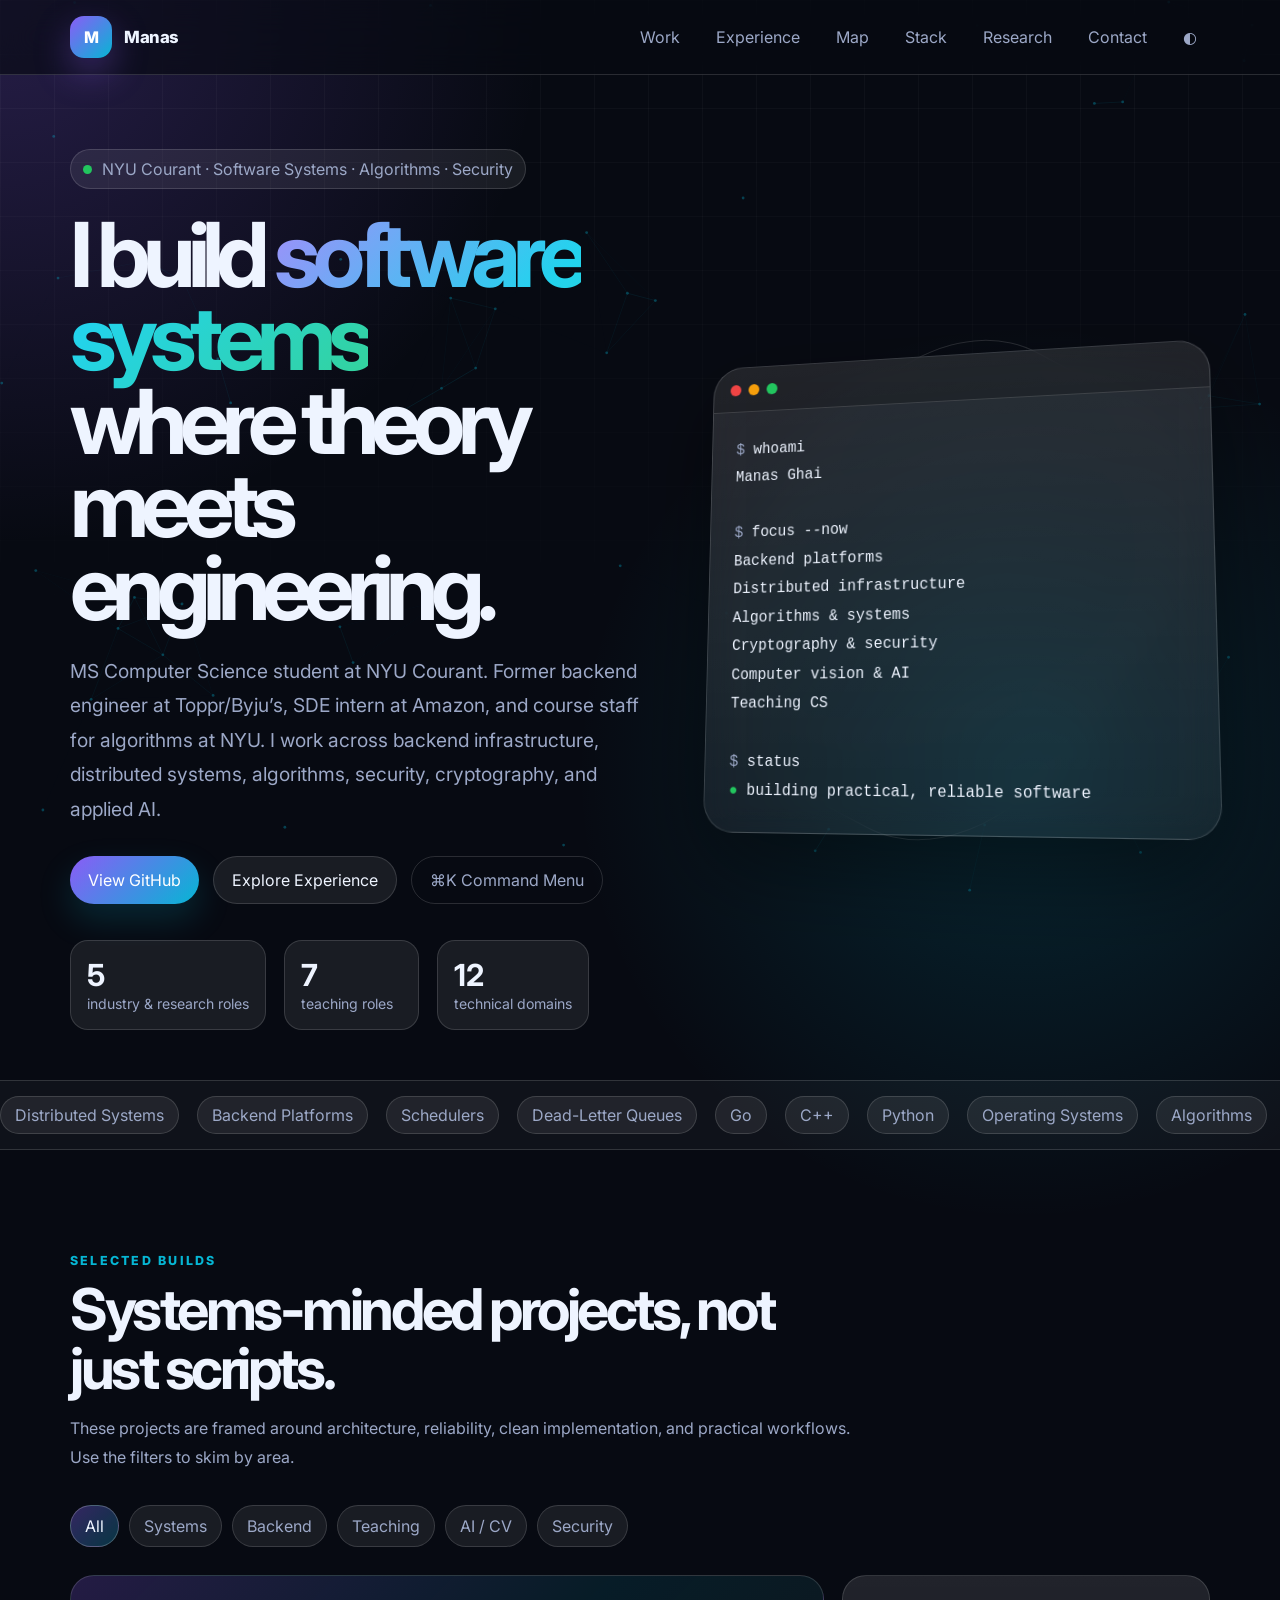
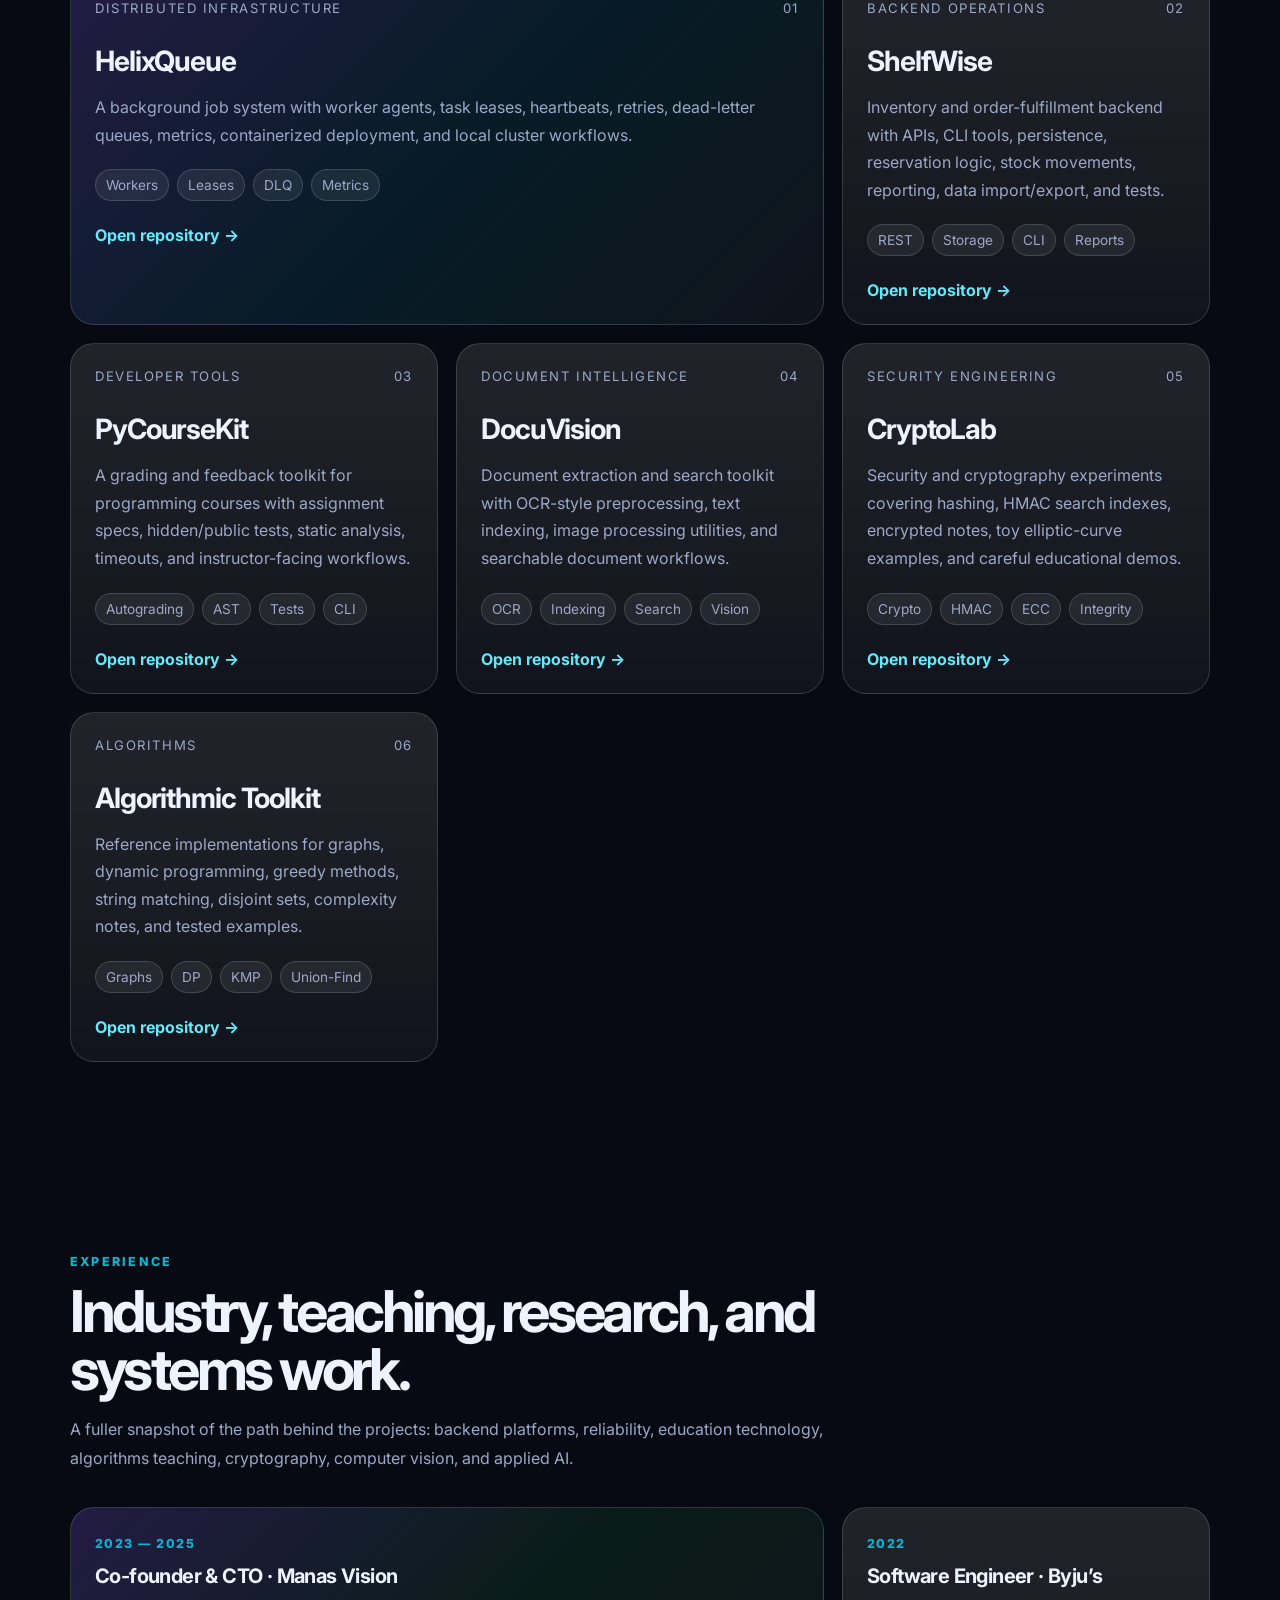
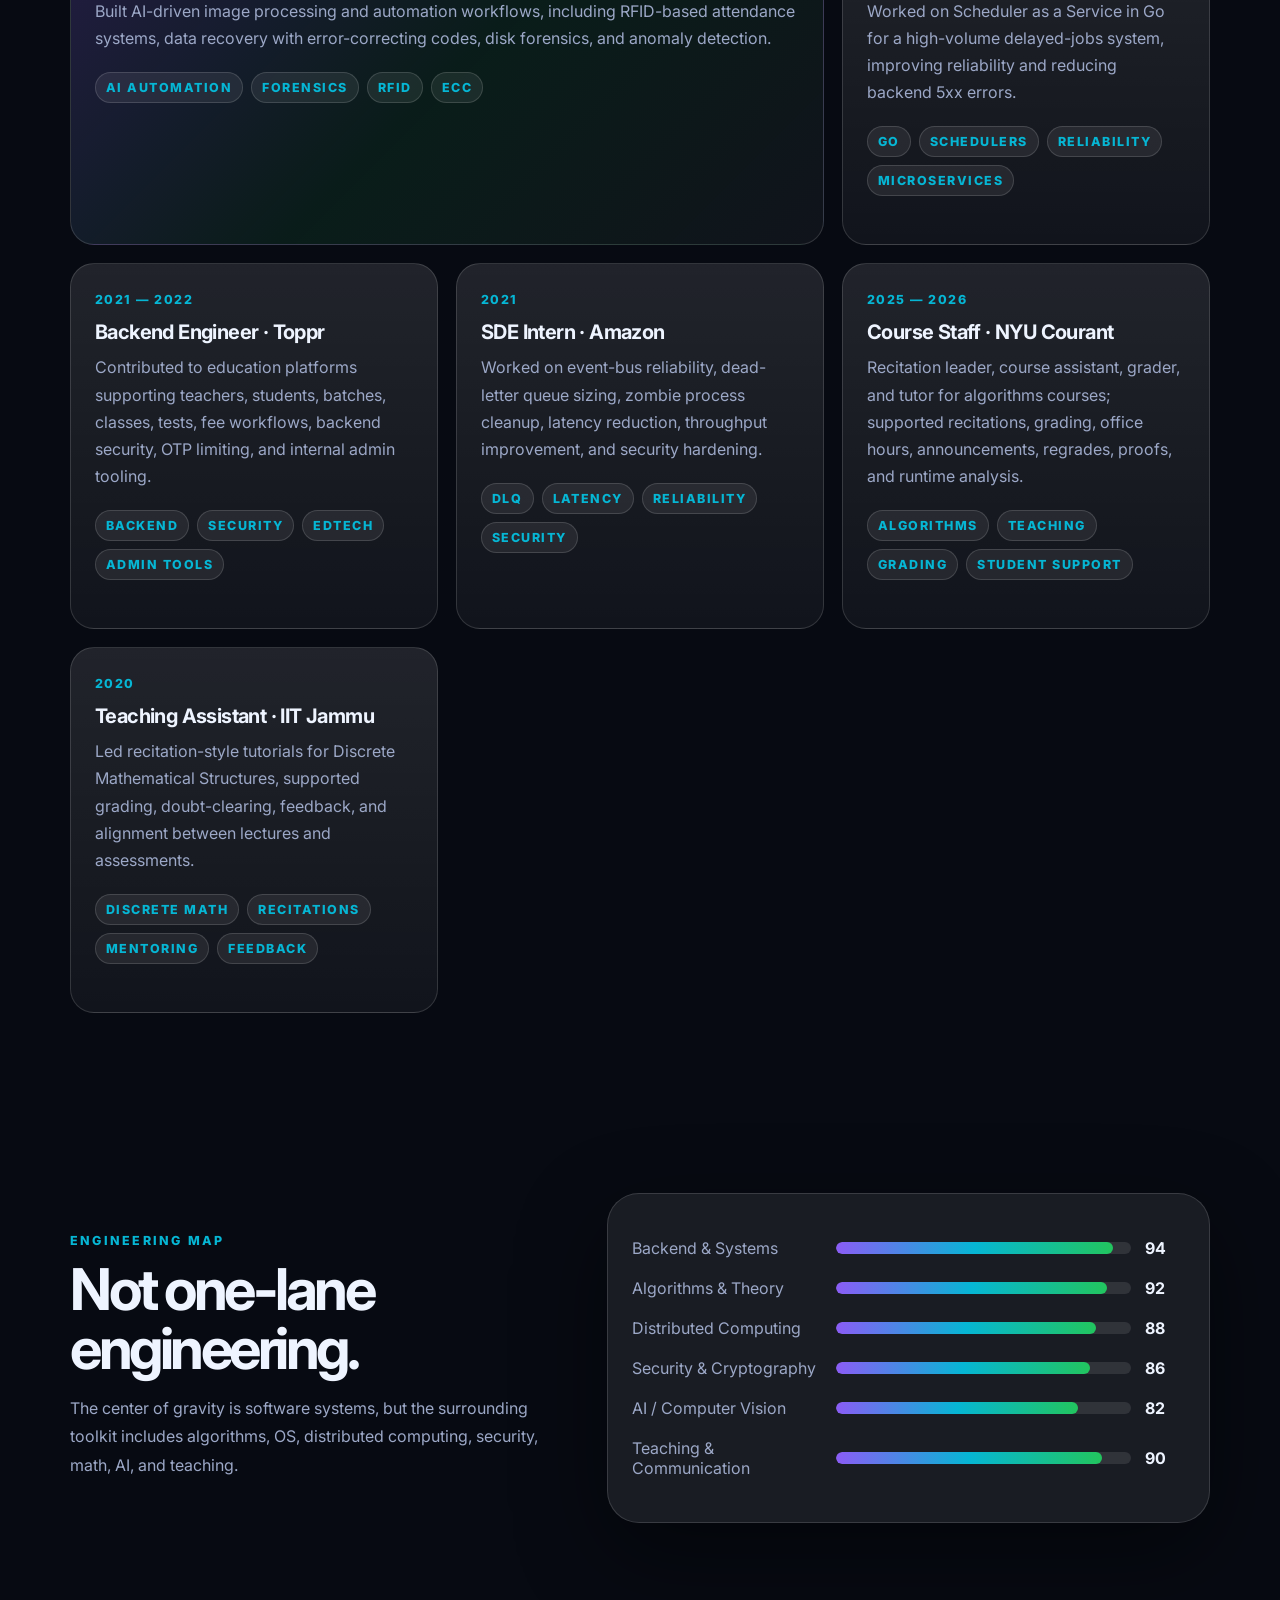
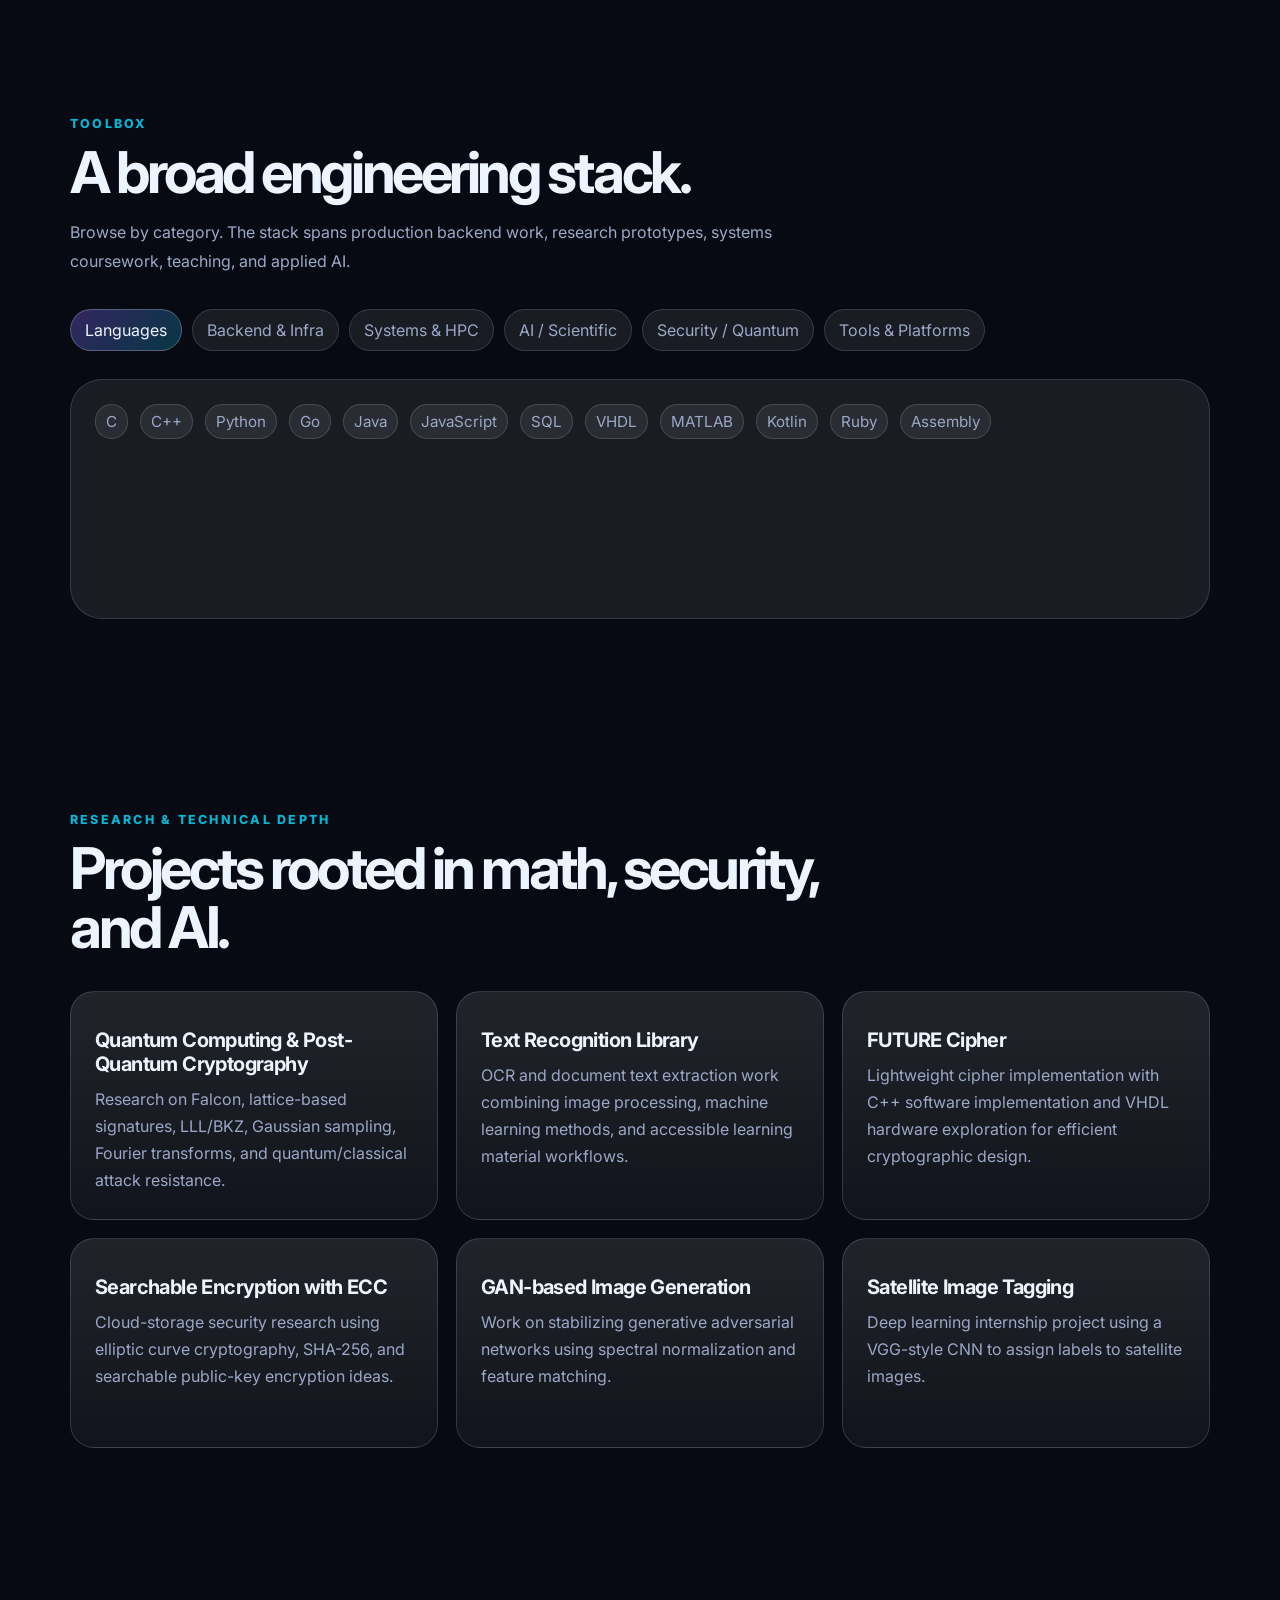
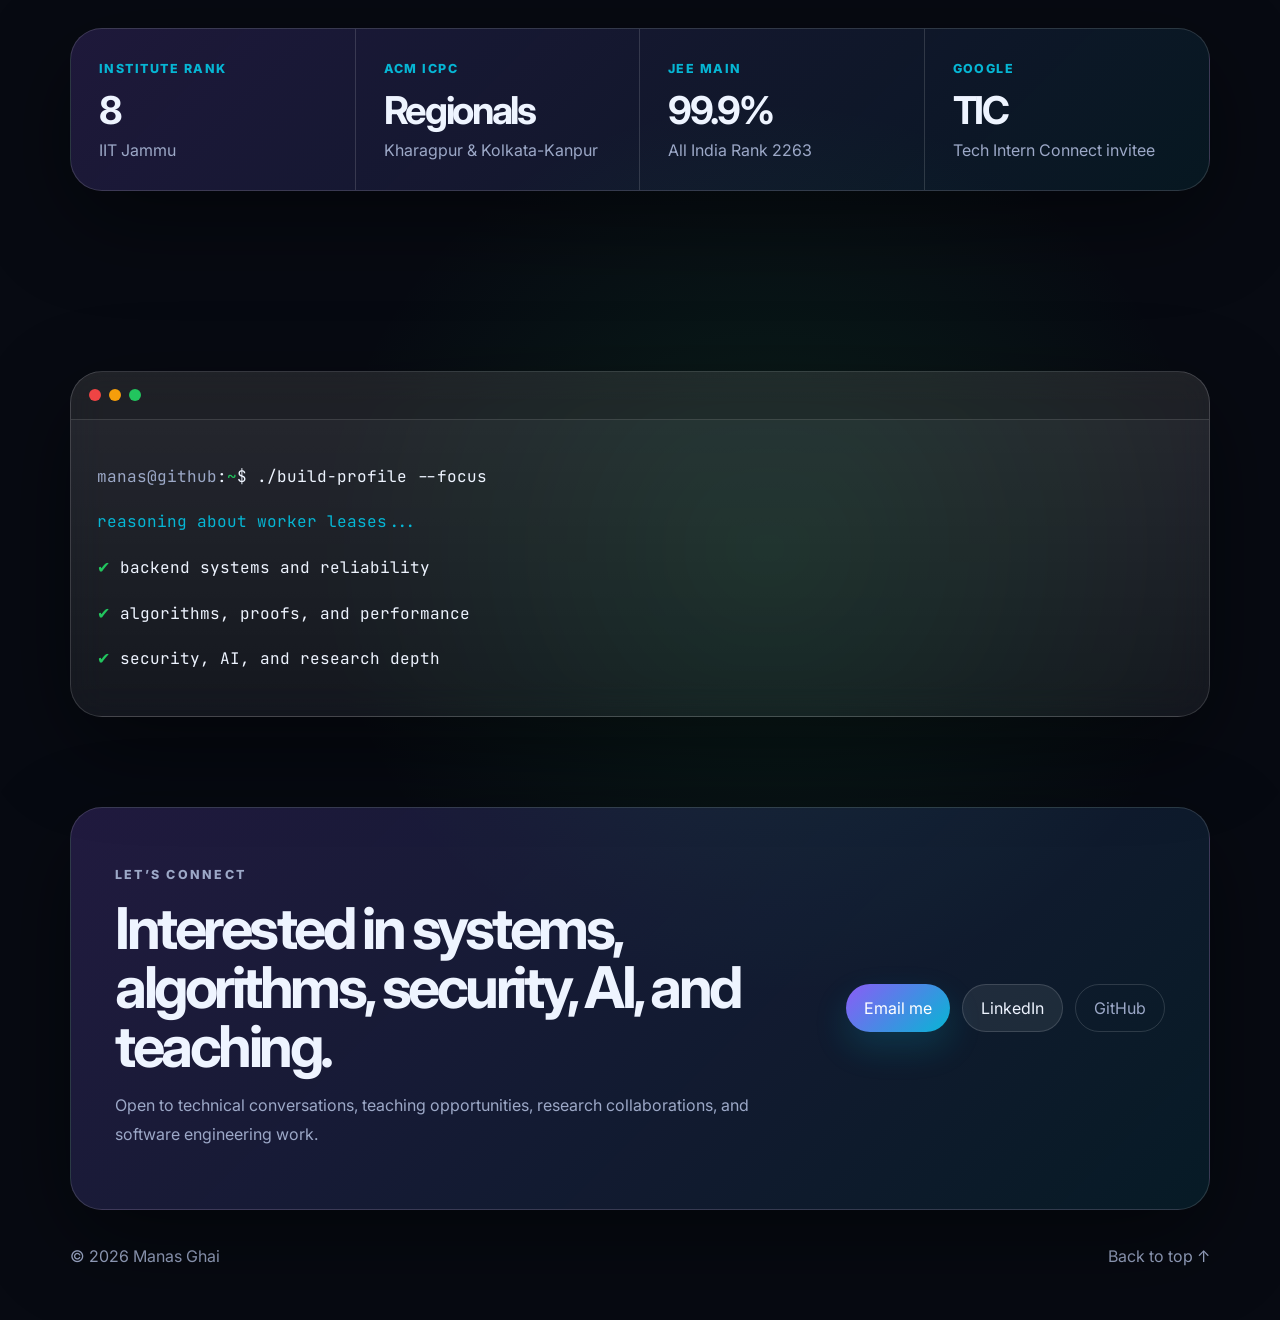
==== index.html @ 710e5765 "Initial commit: add personal website" ====
<!DOCTYPE html>
<html lang="en">
<head>
  <meta charset="UTF-8" />
  <meta name="viewport" content="width=device-width, initial-scale=1.0" />
  <meta name="description" content="Manas Ghai — software engineer and MS CS student at NYU Courant working across backend systems, distributed infrastructure, algorithms, security, cryptography, computer vision, and teaching." />
  <meta name="theme-color" content="#0b1020" />
  <title>Manas | Software Systems</title>
  <link rel="preconnect" href="https://fonts.googleapis.com" />
  <link rel="preconnect" href="https://fonts.gstatic.com" crossorigin />
  <link href="https://fonts.googleapis.com/css2?family=Inter:wght@400;500;600;700;800;900&family=JetBrains+Mono:wght@400;500;600;700&display=swap" rel="stylesheet" />
  <link rel="stylesheet" href="styles.css" />
</head>
<body>
  <canvas id="network-canvas" aria-hidden="true"></canvas>

  <header class="site-header" id="top">
    <nav class="nav shell" aria-label="Primary navigation">
      <a class="brand" href="#top" aria-label="Manas Ghai home">
        <span class="brand-mark">M</span>
        <span class="brand-text">Manas</span>
      </a>
      <button class="nav-toggle" aria-expanded="false" aria-controls="nav-links" aria-label="Toggle menu">
        <span></span><span></span><span></span>
      </button>
      <div class="nav-links" id="nav-links">
        <a href="#work">Work</a>
        <a href="#experience">Experience</a>
        <a href="#systems">Map</a>
        <a href="#stack">Stack</a>
        <a href="#research">Research</a>
        <a href="#contact">Contact</a>
        <button class="theme-toggle" id="theme-toggle" aria-label="Toggle dark and light theme">◐</button>
      </div>
    </nav>
  </header>

  <main>
    <section class="hero shell reveal">
      <div class="hero-copy">
        <div class="eyebrow"><span class="pulse-dot"></span> NYU Courant · Software Systems · Algorithms · Security</div>
        <h1>
          I build <span class="gradient-text">software systems</span><br />
          where theory meets engineering.
        </h1>
        <p class="hero-subtitle">
          MS Computer Science student at NYU Courant. Former backend engineer at Toppr/Byju’s, SDE intern at Amazon, and course staff for algorithms at NYU. I work across backend infrastructure, distributed systems, algorithms, security, cryptography, and applied AI.
        </p>
        <div class="hero-actions">
          <a class="btn primary" href="https://github.com/manas0" target="_blank" rel="noreferrer">View GitHub</a>
          <a class="btn secondary" href="#experience">Explore Experience</a>
          <button class="btn ghost" id="open-command">⌘K Command Menu</button>
        </div>
        <div class="hero-metrics" aria-label="Highlights">
          <div>
            <strong data-count="5">0</strong>
            <span>industry & research roles</span>
          </div>
          <div>
            <strong data-count="7">0</strong>
            <span>teaching roles</span>
          </div>
          <div>
            <strong data-count="12">0</strong>
            <span>technical domains</span>
          </div>
        </div>
      </div>

      <aside class="hero-card" aria-label="Developer profile card">
        <div class="card-orbit orbit-one"></div>
        <div class="card-orbit orbit-two"></div>
        <div class="terminal-card">
          <div class="terminal-top">
            <span></span><span></span><span></span>
          </div>
          <pre><code><span class="muted">$</span> whoami
Manas Ghai

<span class="muted">$</span> focus --now
Backend platforms
Distributed infrastructure
Algorithms & systems
Cryptography & security
Computer vision & AI
Teaching CS

<span class="muted">$</span> status
<span class="ok">●</span> building practical, reliable software</code></pre>
        </div>
      </aside>
    </section>

    <section class="marquee" aria-label="Technical interests">
      <div class="marquee-track">
        <span>Distributed Systems</span><span>Backend Platforms</span><span>Schedulers</span><span>Dead-Letter Queues</span><span>Go</span><span>C++</span><span>Python</span><span>Operating Systems</span><span>Algorithms</span><span>Cryptography</span><span>Post-Quantum Crypto</span><span>Computer Vision</span><span>OpenMP</span><span>MPI</span><span>Docker</span><span>AWS</span><span>Teaching</span>
        <span>Distributed Systems</span><span>Backend Platforms</span><span>Schedulers</span><span>Dead-Letter Queues</span><span>Go</span><span>C++</span><span>Python</span><span>Operating Systems</span><span>Algorithms</span><span>Cryptography</span><span>Post-Quantum Crypto</span><span>Computer Vision</span><span>OpenMP</span><span>MPI</span><span>Docker</span><span>AWS</span><span>Teaching</span>
      </div>
    </section>

    <section class="section shell reveal" id="work">
      <div class="section-heading">
        <p class="section-kicker">Selected builds</p>
        <h2>Systems-minded projects, not just scripts.</h2>
        <p>These projects are framed around architecture, reliability, clean implementation, and practical workflows. Use the filters to skim by area.</p>
      </div>

      <div class="filter-row" aria-label="Project filters">
        <button class="chip active" data-filter="all">All</button>
        <button class="chip" data-filter="systems">Systems</button>
        <button class="chip" data-filter="backend">Backend</button>
        <button class="chip" data-filter="teaching">Teaching</button>
        <button class="chip" data-filter="ai">AI / CV</button>
        <button class="chip" data-filter="security">Security</button>
      </div>

      <div class="project-grid">
        <article class="project-card featured" data-category="systems backend">
          <div class="project-topline"><span>Distributed Infrastructure</span><span>01</span></div>
          <h3>HelixQueue</h3>
          <p>A background job system with worker agents, task leases, heartbeats, retries, dead-letter queues, metrics, containerized deployment, and local cluster workflows.</p>
          <div class="tag-row"><span>Workers</span><span>Leases</span><span>DLQ</span><span>Metrics</span></div>
          <a href="https://github.com/manas0/helixqueue" target="_blank" rel="noreferrer">Open repository →</a>
        </article>

        <article class="project-card" data-category="backend systems">
          <div class="project-topline"><span>Backend Operations</span><span>02</span></div>
          <h3>ShelfWise</h3>
          <p>Inventory and order-fulfillment backend with APIs, CLI tools, persistence, reservation logic, stock movements, reporting, data import/export, and tests.</p>
          <div class="tag-row"><span>REST</span><span>Storage</span><span>CLI</span><span>Reports</span></div>
          <a href="https://github.com/manas0/shelfwise" target="_blank" rel="noreferrer">Open repository →</a>
        </article>

        <article class="project-card" data-category="teaching backend">
          <div class="project-topline"><span>Developer Tools</span><span>03</span></div>
          <h3>PyCourseKit</h3>
          <p>A grading and feedback toolkit for programming courses with assignment specs, hidden/public tests, static analysis, timeouts, and instructor-facing workflows.</p>
          <div class="tag-row"><span>Autograding</span><span>AST</span><span>Tests</span><span>CLI</span></div>
          <a href="https://github.com/manas0/pycoursekit" target="_blank" rel="noreferrer">Open repository →</a>
        </article>

        <article class="project-card" data-category="ai backend">
          <div class="project-topline"><span>Document Intelligence</span><span>04</span></div>
          <h3>DocuVision</h3>
          <p>Document extraction and search toolkit with OCR-style preprocessing, text indexing, image processing utilities, and searchable document workflows.</p>
          <div class="tag-row"><span>OCR</span><span>Indexing</span><span>Search</span><span>Vision</span></div>
          <a href="https://github.com/manas0/docuvision" target="_blank" rel="noreferrer">Open repository →</a>
        </article>

        <article class="project-card" data-category="security algorithms">
          <div class="project-topline"><span>Security Engineering</span><span>05</span></div>
          <h3>CryptoLab</h3>
          <p>Security and cryptography experiments covering hashing, HMAC search indexes, encrypted notes, toy elliptic-curve examples, and careful educational demos.</p>
          <div class="tag-row"><span>Crypto</span><span>HMAC</span><span>ECC</span><span>Integrity</span></div>
          <a href="https://github.com/manas0/cryptolab-py" target="_blank" rel="noreferrer">Open repository →</a>
        </article>

        <article class="project-card" data-category="algorithms teaching">
          <div class="project-topline"><span>Algorithms</span><span>06</span></div>
          <h3>Algorithmic Toolkit</h3>
          <p>Reference implementations for graphs, dynamic programming, greedy methods, string matching, disjoint sets, complexity notes, and tested examples.</p>
          <div class="tag-row"><span>Graphs</span><span>DP</span><span>KMP</span><span>Union-Find</span></div>
          <a href="https://github.com/manas0/algorithms-in-python" target="_blank" rel="noreferrer">Open repository →</a>
        </article>
      </div>
    </section>

    <section class="section shell reveal" id="experience">
      <div class="section-heading">
        <p class="section-kicker">Experience</p>
        <h2>Industry, teaching, research, and systems work.</h2>
        <p>A fuller snapshot of the path behind the projects: backend platforms, reliability, education technology, algorithms teaching, cryptography, computer vision, and applied AI.</p>
      </div>

      <div class="experience-board">
        <article class="experience-card highlight">
          <span>2023 — 2025</span>
          <h3>Co-founder & CTO · Manas Vision</h3>
          <p>Built AI-driven image processing and automation workflows, including RFID-based attendance systems, data recovery with error-correcting codes, disk forensics, and anomaly detection.</p>
          <div class="tag-row"><span>AI Automation</span><span>Forensics</span><span>RFID</span><span>ECC</span></div>
        </article>
        <article class="experience-card">
          <span>2022</span>
          <h3>Software Engineer · Byju’s</h3>
          <p>Worked on Scheduler as a Service in Go for a high-volume delayed-jobs system, improving reliability and reducing backend 5xx errors.</p>
          <div class="tag-row"><span>Go</span><span>Schedulers</span><span>Reliability</span><span>Microservices</span></div>
        </article>
        <article class="experience-card">
          <span>2021 — 2022</span>
          <h3>Backend Engineer · Toppr</h3>
          <p>Contributed to education platforms supporting teachers, students, batches, classes, tests, fee workflows, backend security, OTP limiting, and internal admin tooling.</p>
          <div class="tag-row"><span>Backend</span><span>Security</span><span>EdTech</span><span>Admin Tools</span></div>
        </article>
        <article class="experience-card">
          <span>2021</span>
          <h3>SDE Intern · Amazon</h3>
          <p>Worked on event-bus reliability, dead-letter queue sizing, zombie process cleanup, latency reduction, throughput improvement, and security hardening.</p>
          <div class="tag-row"><span>DLQ</span><span>Latency</span><span>Reliability</span><span>Security</span></div>
        </article>
        <article class="experience-card">
          <span>2025 — 2026</span>
          <h3>Course Staff · NYU Courant</h3>
          <p>Recitation leader, course assistant, grader, and tutor for algorithms courses; supported recitations, grading, office hours, announcements, regrades, proofs, and runtime analysis.</p>
          <div class="tag-row"><span>Algorithms</span><span>Teaching</span><span>Grading</span><span>Student Support</span></div>
        </article>
        <article class="experience-card">
          <span>2020</span>
          <h3>Teaching Assistant · IIT Jammu</h3>
          <p>Led recitation-style tutorials for Discrete Mathematical Structures, supported grading, doubt-clearing, feedback, and alignment between lectures and assessments.</p>
          <div class="tag-row"><span>Discrete Math</span><span>Recitations</span><span>Mentoring</span><span>Feedback</span></div>
        </article>
      </div>
    </section>

    <section class="section shell split reveal" id="systems">
      <div class="section-heading compact">
        <p class="section-kicker">Engineering map</p>
        <h2>Not one-lane engineering.</h2>
        <p>The center of gravity is software systems, but the surrounding toolkit includes algorithms, OS, distributed computing, security, math, AI, and teaching.</p>
      </div>
      <div class="skill-panel">
        <div class="bar-item"><span>Backend & Systems</span><div class="bar"><i style="--w: 94%"></i></div><b>94</b></div>
        <div class="bar-item"><span>Algorithms & Theory</span><div class="bar"><i style="--w: 92%"></i></div><b>92</b></div>
        <div class="bar-item"><span>Distributed Computing</span><div class="bar"><i style="--w: 88%"></i></div><b>88</b></div>
        <div class="bar-item"><span>Security & Cryptography</span><div class="bar"><i style="--w: 86%"></i></div><b>86</b></div>
        <div class="bar-item"><span>AI / Computer Vision</span><div class="bar"><i style="--w: 82%"></i></div><b>82</b></div>
        <div class="bar-item"><span>Teaching & Communication</span><div class="bar"><i style="--w: 90%"></i></div><b>90</b></div>
      </div>
    </section>

    <section class="section shell reveal" id="stack">
      <div class="section-heading">
        <p class="section-kicker">Toolbox</p>
        <h2>A broad engineering stack.</h2>
        <p>Browse by category. The stack spans production backend work, research prototypes, systems coursework, teaching, and applied AI.</p>
      </div>
      <div class="stack-tabs" role="tablist" aria-label="Technology categories">
        <button class="stack-tab active" data-stack="languages">Languages</button>
        <button class="stack-tab" data-stack="backend">Backend & Infra</button>
        <button class="stack-tab" data-stack="systems">Systems & HPC</button>
        <button class="stack-tab" data-stack="ai">AI / Scientific</button>
        <button class="stack-tab" data-stack="security">Security / Quantum</button>
        <button class="stack-tab" data-stack="tools">Tools & Platforms</button>
      </div>
      <div class="stack-cloud" id="stack-cloud" aria-live="polite"></div>
    </section>

    <section class="section shell reveal" id="research">
      <div class="section-heading">
        <p class="section-kicker">Research & technical depth</p>
        <h2>Projects rooted in math, security, and AI.</h2>
      </div>
      <div class="research-grid">
        <article class="research-card">
          <h3>Quantum Computing & Post-Quantum Cryptography</h3>
          <p>Research on Falcon, lattice-based signatures, LLL/BKZ, Gaussian sampling, Fourier transforms, and quantum/classical attack resistance.</p>
        </article>
        <article class="research-card">
          <h3>Text Recognition Library</h3>
          <p>OCR and document text extraction work combining image processing, machine learning methods, and accessible learning material workflows.</p>
        </article>
        <article class="research-card">
          <h3>FUTURE Cipher</h3>
          <p>Lightweight cipher implementation with C++ software implementation and VHDL hardware exploration for efficient cryptographic design.</p>
        </article>
        <article class="research-card">
          <h3>Searchable Encryption with ECC</h3>
          <p>Cloud-storage security research using elliptic curve cryptography, SHA-256, and searchable public-key encryption ideas.</p>
        </article>
        <article class="research-card">
          <h3>GAN-based Image Generation</h3>
          <p>Work on stabilizing generative adversarial networks using spectral normalization and feature matching.</p>
        </article>
        <article class="research-card">
          <h3>Satellite Image Tagging</h3>
          <p>Deep learning internship project using a VGG-style CNN to assign labels to satellite images.</p>
        </article>
      </div>
    </section>

    <section class="section shell reveal" id="achievements">
      <div class="achievement-strip">
        <div>
          <span>Institute Rank</span>
          <strong>8</strong>
          <p>IIT Jammu</p>
        </div>
        <div>
          <span>ACM ICPC</span>
          <strong>Regionals</strong>
          <p>Kharagpur & Kolkata-Kanpur</p>
        </div>
        <div>
          <span>JEE Main</span>
          <strong>99.9%</strong>
          <p>All India Rank 2263</p>
        </div>
        <div>
          <span>Google</span>
          <strong>TIC</strong>
          <p>Tech Intern Connect invitee</p>
        </div>
      </div>
    </section>

    <section class="section shell reveal">
      <div class="terminal-wide">
        <div class="terminal-top"><span></span><span></span><span></span></div>
        <div class="terminal-body">
          <p><span class="muted">manas@github</span>:<span class="accent">~</span>$ ./build-profile --focus</p>
          <p class="type-line" id="type-line"></p>
          <p><span class="ok">✔</span> backend systems and reliability</p>
          <p><span class="ok">✔</span> algorithms, proofs, and performance</p>
          <p><span class="ok">✔</span> security, AI, and research depth</p>
        </div>
      </div>
    </section>

    <section class="section shell contact-card reveal" id="contact">
      <div>
        <p class="section-kicker">Let’s connect</p>
        <h2>Interested in systems, algorithms, security, AI, and teaching.</h2>
        <p>Open to technical conversations, teaching opportunities, research collaborations, and software engineering work.</p>
      </div>
      <div class="contact-actions">
        <a class="btn primary" href="mailto:mg8527@nyu.edu">Email me</a>
        <a class="btn secondary" href="https://linkedin.com/in/manas-ghai-1a9327188" target="_blank" rel="noreferrer">LinkedIn</a>
        <a class="btn ghost" href="https://github.com/manas0" target="_blank" rel="noreferrer">GitHub</a>
      </div>
    </section>
  </main>

  <footer class="footer shell">
    <span>© <span id="year"></span> Manas Ghai</span>
    <a href="#top">Back to top ↑</a>
  </footer>

  <div class="command-modal" id="command-modal" role="dialog" aria-modal="true" aria-labelledby="command-title" hidden>
    <div class="command-box">
      <div class="command-header">
        <h2 id="command-title">Command Menu</h2>
        <button id="close-command" aria-label="Close command menu">×</button>
      </div>
      <input id="command-input" type="text" placeholder="Type: github, experience, research, stack, email, linkedin..." autocomplete="off" />
      <div class="command-list" id="command-list"></div>
    </div>
  </div>

  <script src="script.js"></script>
</body>
</html>
---- styles.css ----
:root {
  --bg: #070a12;
  --bg-soft: #0b1020;
  --panel: rgba(255, 255, 255, 0.075);
  --panel-strong: rgba(255, 255, 255, 0.12);
  --text: #eef4ff;
  --muted: #9ca8c7;
  --line: rgba(255, 255, 255, 0.14);
  --primary: #8b5cf6;
  --secondary: #06b6d4;
  --accent: #22c55e;
  --warning: #f59e0b;
  --shadow: 0 30px 90px rgba(0, 0, 0, 0.45);
  --radius-xl: 32px;
  --radius-lg: 24px;
  --radius-md: 18px;
}

[data-theme="light"] {
  --bg: #f7f8ff;
  --bg-soft: #ffffff;
  --panel: rgba(10, 20, 40, 0.06);
  --panel-strong: rgba(10, 20, 40, 0.1);
  --text: #0b1020;
  --muted: #58627a;
  --line: rgba(10, 20, 40, 0.14);
  --shadow: 0 30px 80px rgba(67, 56, 202, 0.16);
}

* { box-sizing: border-box; }
html { scroll-behavior: smooth; }
body {
  margin: 0;
  font-family: Inter, system-ui, -apple-system, BlinkMacSystemFont, "Segoe UI", sans-serif;
  background:
    radial-gradient(circle at top left, rgba(139, 92, 246, 0.24), transparent 34rem),
    radial-gradient(circle at 80% 10%, rgba(6, 182, 212, 0.16), transparent 28rem),
    radial-gradient(circle at 60% 90%, rgba(34, 197, 94, 0.12), transparent 28rem),
    var(--bg);
  color: var(--text);
  min-height: 100vh;
  overflow-x: hidden;
}

a { color: inherit; text-decoration: none; }
button, input { font: inherit; }

#network-canvas {
  position: fixed;
  inset: 0;
  width: 100%;
  height: 100%;
  pointer-events: none;
  opacity: 0.5;
  z-index: -2;
}

body::before {
  content: "";
  position: fixed;
  inset: 0;
  background-image: linear-gradient(rgba(255,255,255,.035) 1px, transparent 1px), linear-gradient(90deg, rgba(255,255,255,.035) 1px, transparent 1px);
  background-size: 54px 54px;
  mask-image: linear-gradient(to bottom, black, transparent 75%);
  z-index: -1;
}

.shell { width: min(1140px, calc(100% - 40px)); margin-inline: auto; }
.site-header {
  position: sticky;
  top: 0;
  z-index: 20;
  backdrop-filter: blur(18px);
  border-bottom: 1px solid var(--line);
  background: rgba(7, 10, 18, 0.64);
}
[data-theme="light"] .site-header { background: rgba(247, 248, 255, 0.72); }
.nav { display: flex; align-items: center; justify-content: space-between; height: 74px; }
.brand { display: inline-flex; align-items: center; gap: 12px; font-weight: 800; letter-spacing: -0.03em; }
.brand-mark {
  width: 42px; height: 42px; border-radius: 14px;
  display: grid; place-items: center;
  background: linear-gradient(135deg, var(--primary), var(--secondary));
  box-shadow: 0 14px 35px rgba(139, 92, 246, 0.35);
  color: white;
}
.brand-text { font-size: 1.05rem; }
.nav-links { display: flex; align-items: center; gap: 10px; }
.nav-links a, .theme-toggle {
  border: 1px solid transparent;
  background: transparent;
  color: var(--muted);
  padding: 10px 12px;
  border-radius: 999px;
  cursor: pointer;
  transition: 0.2s ease;
}
.nav-links a:hover, .theme-toggle:hover { color: var(--text); border-color: var(--line); background: var(--panel); }
.nav-toggle { display: none; background: none; border: 0; gap: 5px; flex-direction: column; }
.nav-toggle span { width: 25px; height: 2px; background: var(--text); display: block; }

.hero { min-height: calc(100vh - 74px); display: grid; grid-template-columns: 1.05fr 0.95fr; align-items: center; gap: 54px; padding: 74px 0 50px; }
.eyebrow { display: inline-flex; align-items: center; gap: 10px; color: var(--muted); border: 1px solid var(--line); background: var(--panel); padding: 9px 12px; border-radius: 999px; margin-bottom: 24px; }
.pulse-dot { width: 9px; height: 9px; border-radius: 50%; background: var(--accent); box-shadow: 0 0 0 0 rgba(34, 197, 94, 0.8); animation: pulse 1.8s infinite; }
@keyframes pulse { 70% { box-shadow: 0 0 0 12px rgba(34, 197, 94, 0); } 100% { box-shadow: 0 0 0 0 rgba(34, 197, 94, 0); } }
h1 { font-size: clamp(3rem, 7vw, 6.9rem); line-height: 0.93; letter-spacing: -0.085em; margin: 0 0 24px; }
.gradient-text { background: linear-gradient(135deg, #a78bfa, #22d3ee, #34d399); -webkit-background-clip: text; background-clip: text; color: transparent; }
.hero-subtitle { font-size: clamp(1.05rem, 1.5vw, 1.25rem); color: var(--muted); line-height: 1.8; max-width: 680px; }
.hero-actions { display: flex; flex-wrap: wrap; gap: 14px; margin-top: 30px; }
.btn {
  display: inline-flex; align-items: center; justify-content: center;
  min-height: 48px; padding: 0 18px; border-radius: 999px;
  border: 1px solid var(--line); cursor: pointer; transition: 0.2s ease;
  background: transparent; color: var(--text);
}
.btn.primary { border: 0; background: linear-gradient(135deg, var(--primary), var(--secondary)); color: white; box-shadow: 0 15px 34px rgba(6, 182, 212, 0.18); }
.btn.secondary { background: var(--panel); }
.btn.ghost { color: var(--muted); }
.btn:hover { transform: translateY(-2px); filter: brightness(1.08); }
.hero-metrics { display: flex; gap: 18px; margin-top: 36px; flex-wrap: wrap; }
.hero-metrics div { min-width: 135px; border: 1px solid var(--line); background: var(--panel); border-radius: 18px; padding: 16px; }
.hero-metrics strong { display: block; font-size: 1.9rem; }
.hero-metrics span { color: var(--muted); font-size: 0.88rem; }

.hero-card { position: relative; min-height: 520px; display: grid; place-items: center; perspective: 1200px; }
.card-orbit { position: absolute; border: 1px solid var(--line); border-radius: 40%; animation: orbit 12s linear infinite; }
.orbit-one { width: 430px; height: 250px; transform: rotate(-18deg); }
.orbit-two { width: 360px; height: 500px; transform: rotate(28deg); animation-duration: 18s; }
@keyframes orbit { to { rotate: 360deg; } }
.terminal-card, .terminal-wide {
  width: min(100%, 530px); border-radius: var(--radius-xl); border: 1px solid var(--line);
  background: linear-gradient(180deg, rgba(255,255,255,.13), rgba(255,255,255,.055));
  box-shadow: var(--shadow); backdrop-filter: blur(18px); overflow: hidden;
}
.terminal-card { transform: rotateX(7deg) rotateY(-11deg); transition: 0.3s ease; }
.hero-card:hover .terminal-card { transform: rotateX(0deg) rotateY(0deg) translateY(-8px); }
.terminal-top { height: 48px; display: flex; align-items: center; gap: 8px; padding: 0 18px; border-bottom: 1px solid var(--line); background: rgba(0, 0, 0, 0.18); }
.terminal-top span { width: 12px; height: 12px; border-radius: 50%; background: #ef4444; }
.terminal-top span:nth-child(2) { background: #f59e0b; }
.terminal-top span:nth-child(3) { background: #22c55e; }
.terminal-card pre { margin: 0; padding: 26px; font-family: "JetBrains Mono", monospace; font-size: 0.98rem; line-height: 1.75; color: var(--text); white-space: pre-wrap; }
.muted { color: var(--muted); }
.ok, .accent { color: var(--accent); }

.marquee { border-block: 1px solid var(--line); overflow: hidden; background: rgba(255,255,255,.035); }
.marquee-track { display: flex; gap: 18px; width: max-content; padding: 15px 0; animation: marquee 30s linear infinite; }
.marquee-track span { border: 1px solid var(--line); padding: 8px 14px; border-radius: 999px; color: var(--muted); background: var(--panel); }
@keyframes marquee { to { transform: translateX(-50%); } }

.section { padding: 90px 0; }
.section-heading { max-width: 790px; margin-bottom: 34px; }
.section-heading.compact { margin-bottom: 0; }
.section-kicker { text-transform: uppercase; letter-spacing: .18em; font-size: .78rem; color: var(--secondary); font-weight: 800; }
h2 { font-size: clamp(2rem, 4.5vw, 4rem); line-height: 1.02; letter-spacing: -0.06em; margin: 0 0 16px; }
.section-heading p:not(.section-kicker), .contact-card p { color: var(--muted); line-height: 1.8; }
.filter-row, .stack-tabs { display: flex; flex-wrap: wrap; gap: 10px; margin-bottom: 28px; }
.chip, .stack-tab {
  border: 1px solid var(--line); background: var(--panel); color: var(--muted); border-radius: 999px; padding: 10px 14px; cursor: pointer; transition: .2s ease;
}
.chip.active, .chip:hover, .stack-tab.active, .stack-tab:hover { background: linear-gradient(135deg, rgba(139,92,246,.35), rgba(6,182,212,.26)); color: var(--text); border-color: rgba(255,255,255,.24); }
.project-grid { display: grid; grid-template-columns: repeat(3, 1fr); gap: 18px; }
.project-card {
  position: relative; padding: 24px; border-radius: var(--radius-lg); border: 1px solid var(--line);
  background: linear-gradient(180deg, rgba(255,255,255,.105), rgba(255,255,255,.045));
  min-height: 310px; overflow: hidden; transition: transform .2s ease, border-color .2s ease, opacity .2s ease;
}
.project-card::before { content: ""; position: absolute; inset: -80px -80px auto auto; width: 180px; height: 180px; border-radius: 50%; background: radial-gradient(circle, rgba(139,92,246,.35), transparent 65%); opacity: 0; transition: .2s ease; }
.project-card:hover { transform: translateY(-8px); border-color: rgba(139,92,246,.65); }
.project-card:hover::before { opacity: 1; }
.project-card.featured { grid-column: span 2; background: linear-gradient(135deg, rgba(139,92,246,.22), rgba(6,182,212,.11), rgba(255,255,255,.04)); }
.project-topline { display: flex; justify-content: space-between; color: var(--muted); font-size: .82rem; text-transform: uppercase; letter-spacing: .12em; }
.project-card h3 { font-size: 1.75rem; margin: 28px 0 12px; letter-spacing: -0.04em; }
.project-card p { color: var(--muted); line-height: 1.72; }
.tag-row { display: flex; flex-wrap: wrap; gap: 8px; margin: 20px 0 24px; }
.tag-row span, .tech-pill { border: 1px solid var(--line); background: var(--panel); border-radius: 999px; padding: 7px 10px; color: var(--muted); font-size: .85rem; }
.project-card a { color: #67e8f9; font-weight: 700; }
.project-card.hidden { display: none; }

.split { display: grid; grid-template-columns: 0.9fr 1.1fr; gap: 44px; align-items: center; }
.skill-panel { border: 1px solid var(--line); border-radius: var(--radius-xl); background: var(--panel); padding: 24px; box-shadow: var(--shadow); }
.bar-item { display: grid; grid-template-columns: 190px 1fr 40px; gap: 14px; align-items: center; margin: 20px 0; }
.bar-item span { color: var(--muted); }
.bar { height: 12px; border-radius: 999px; background: rgba(255,255,255,.1); overflow: hidden; }
.bar i { display: block; width: 0; height: 100%; border-radius: inherit; background: linear-gradient(90deg, var(--primary), var(--secondary), var(--accent)); transition: width 1.3s cubic-bezier(.2,.8,.2,1); }
.bar-item.animate .bar i { width: var(--w); }
.bar-item b { color: var(--text); }
.stack-cloud { min-height: 240px; border: 1px solid var(--line); background: var(--panel); border-radius: var(--radius-xl); padding: 24px; display: flex; flex-wrap: wrap; gap: 12px; align-content: flex-start; }
.tech-pill { font-size: 0.95rem; transition: 0.2s ease; }
.tech-pill:hover { transform: translateY(-3px) scale(1.03); color: var(--text); border-color: var(--secondary); }

.timeline { display: grid; gap: 16px; }
.timeline-item { border-left: 3px solid var(--secondary); padding: 18px 0 18px 22px; background: linear-gradient(90deg, rgba(6,182,212,.08), transparent); border-radius: 0 18px 18px 0; }
.timeline-item span { color: var(--secondary); font-weight: 800; font-size: .88rem; }
.timeline-item h3 { margin: 8px 0; font-size: 1.2rem; }
.timeline-item p { color: var(--muted); line-height: 1.7; margin: 0; }
.terminal-wide { width: 100%; }
.terminal-body { padding: 26px; font-family: "JetBrains Mono", monospace; line-height: 1.85; }
.type-line { color: var(--secondary); min-height: 1.85em; }
.contact-card { border: 1px solid var(--line); background: linear-gradient(135deg, rgba(139,92,246,.20), rgba(6,182,212,.10)); border-radius: var(--radius-xl); padding: 44px; display: grid; grid-template-columns: 1fr auto; gap: 30px; align-items: center; box-shadow: var(--shadow); }
.contact-actions { display: flex; flex-wrap: wrap; gap: 12px; justify-content: flex-end; }
.footer { display: flex; justify-content: space-between; padding: 36px 0 54px; color: var(--muted); }

.command-modal { position: fixed; inset: 0; z-index: 50; display: grid; place-items: start center; padding-top: 13vh; background: rgba(0,0,0,.5); backdrop-filter: blur(12px); }
.command-modal[hidden] { display: none; }
.command-box { width: min(640px, calc(100% - 28px)); border: 1px solid var(--line); border-radius: 24px; background: var(--bg-soft); box-shadow: var(--shadow); overflow: hidden; }
.command-header { display: flex; align-items: center; justify-content: space-between; padding: 18px 20px; border-bottom: 1px solid var(--line); }
.command-header h2 { font-size: 1.1rem; letter-spacing: 0; margin: 0; }
.command-header button { background: var(--panel); border: 1px solid var(--line); color: var(--text); border-radius: 10px; font-size: 1.5rem; width: 38px; height: 38px; cursor: pointer; }
#command-input { width: 100%; padding: 18px 20px; border: 0; border-bottom: 1px solid var(--line); outline: 0; background: transparent; color: var(--text); }
.command-list { padding: 10px; }
.command-item { display: flex; justify-content: space-between; gap: 12px; padding: 14px; border-radius: 14px; cursor: pointer; color: var(--muted); }
.command-item:hover { background: var(--panel); color: var(--text); }
.command-item b { color: var(--text); }

.reveal { opacity: 0; transform: translateY(28px); transition: opacity .8s ease, transform .8s ease; }
.reveal.visible { opacity: 1; transform: translateY(0); }

@media (max-width: 920px) {
  .hero, .split, .contact-card { grid-template-columns: 1fr; }
  .hero { padding-top: 52px; }
  .hero-card { min-height: 420px; }
  .project-grid { grid-template-columns: 1fr 1fr; }
  .project-card.featured { grid-column: span 1; }
  .contact-actions { justify-content: flex-start; }
}
@media (max-width: 720px) {
  .nav-toggle { display: flex; }
  .nav-links { position: absolute; inset: 74px 20px auto; display: none; flex-direction: column; align-items: stretch; background: var(--bg-soft); border: 1px solid var(--line); border-radius: 22px; padding: 12px; box-shadow: var(--shadow); }
  .nav-links.open { display: flex; }
  .nav-links a, .theme-toggle { text-align: left; }
  h1 { font-size: clamp(2.8rem, 17vw, 4.3rem); }
  .project-grid { grid-template-columns: 1fr; }
  .bar-item { grid-template-columns: 1fr; gap: 8px; }
  .footer { flex-direction: column; gap: 12px; }
  .section { padding: 68px 0; }
  .terminal-card { transform: none; }
}

/* Expanded CV-backed sections */
.experience-board {
  display: grid;
  grid-template-columns: repeat(3, 1fr);
  gap: 18px;
}
.experience-card,
.research-card {
  position: relative;
  border: 1px solid var(--line);
  border-radius: var(--radius-lg);
  background: linear-gradient(180deg, rgba(255,255,255,.105), rgba(255,255,255,.045));
  padding: 24px;
  overflow: hidden;
  min-height: 250px;
  transition: transform .2s ease, border-color .2s ease;
}
.experience-card::before,
.research-card::before {
  content: "";
  position: absolute;
  inset: auto -70px -90px auto;
  width: 180px;
  height: 180px;
  border-radius: 50%;
  background: radial-gradient(circle, rgba(6,182,212,.24), transparent 68%);
  opacity: 0;
  transition: .2s ease;
}
.experience-card:hover,
.research-card:hover {
  transform: translateY(-6px);
  border-color: rgba(6,182,212,.55);
}
.experience-card:hover::before,
.research-card:hover::before { opacity: 1; }
.experience-card.highlight {
  grid-column: span 2;
  background: linear-gradient(135deg, rgba(139,92,246,.22), rgba(34,197,94,.10), rgba(255,255,255,.04));
}
.experience-card span,
.achievement-strip span {
  color: var(--secondary);
  font-weight: 800;
  text-transform: uppercase;
  letter-spacing: .12em;
  font-size: .78rem;
}
.experience-card h3,
.research-card h3 { margin: 12px 0 10px; font-size: 1.25rem; letter-spacing: -0.03em; }
.experience-card p,
.research-card p { color: var(--muted); line-height: 1.7; margin: 0; }
.research-grid {
  display: grid;
  grid-template-columns: repeat(3, 1fr);
  gap: 18px;
}
.research-card { min-height: 210px; }
.achievement-strip {
  display: grid;
  grid-template-columns: repeat(4, 1fr);
  border: 1px solid var(--line);
  border-radius: var(--radius-xl);
  overflow: hidden;
  background: linear-gradient(135deg, rgba(139,92,246,.18), rgba(6,182,212,.08));
  box-shadow: var(--shadow);
}
.achievement-strip div {
  padding: 28px;
  border-right: 1px solid var(--line);
}
.achievement-strip div:last-child { border-right: 0; }
.achievement-strip strong {
  display: block;
  margin: 10px 0 6px;
  font-size: clamp(1.45rem, 3vw, 2.4rem);
  letter-spacing: -0.06em;
}
.achievement-strip p { color: var(--muted); margin: 0; line-height: 1.45; }

@media (max-width: 920px) {
  .experience-board,
  .research-grid,
  .achievement-strip { grid-template-columns: 1fr 1fr; }
  .experience-card.highlight { grid-column: span 1; }
  .achievement-strip div:nth-child(2) { border-right: 0; }
  .achievement-strip div { border-bottom: 1px solid var(--line); }
  .achievement-strip div:nth-child(3), .achievement-strip div:nth-child(4) { border-bottom: 0; }
}
@media (max-width: 720px) {
  .experience-board,
  .research-grid,
  .achievement-strip { grid-template-columns: 1fr; }
  .achievement-strip div { border-right: 0; border-bottom: 1px solid var(--line); }
  .achievement-strip div:nth-child(3) { border-bottom: 1px solid var(--line); }
  .achievement-strip div:last-child { border-bottom: 0; }
  .nav-links { max-height: calc(100vh - 96px); overflow: auto; }
}
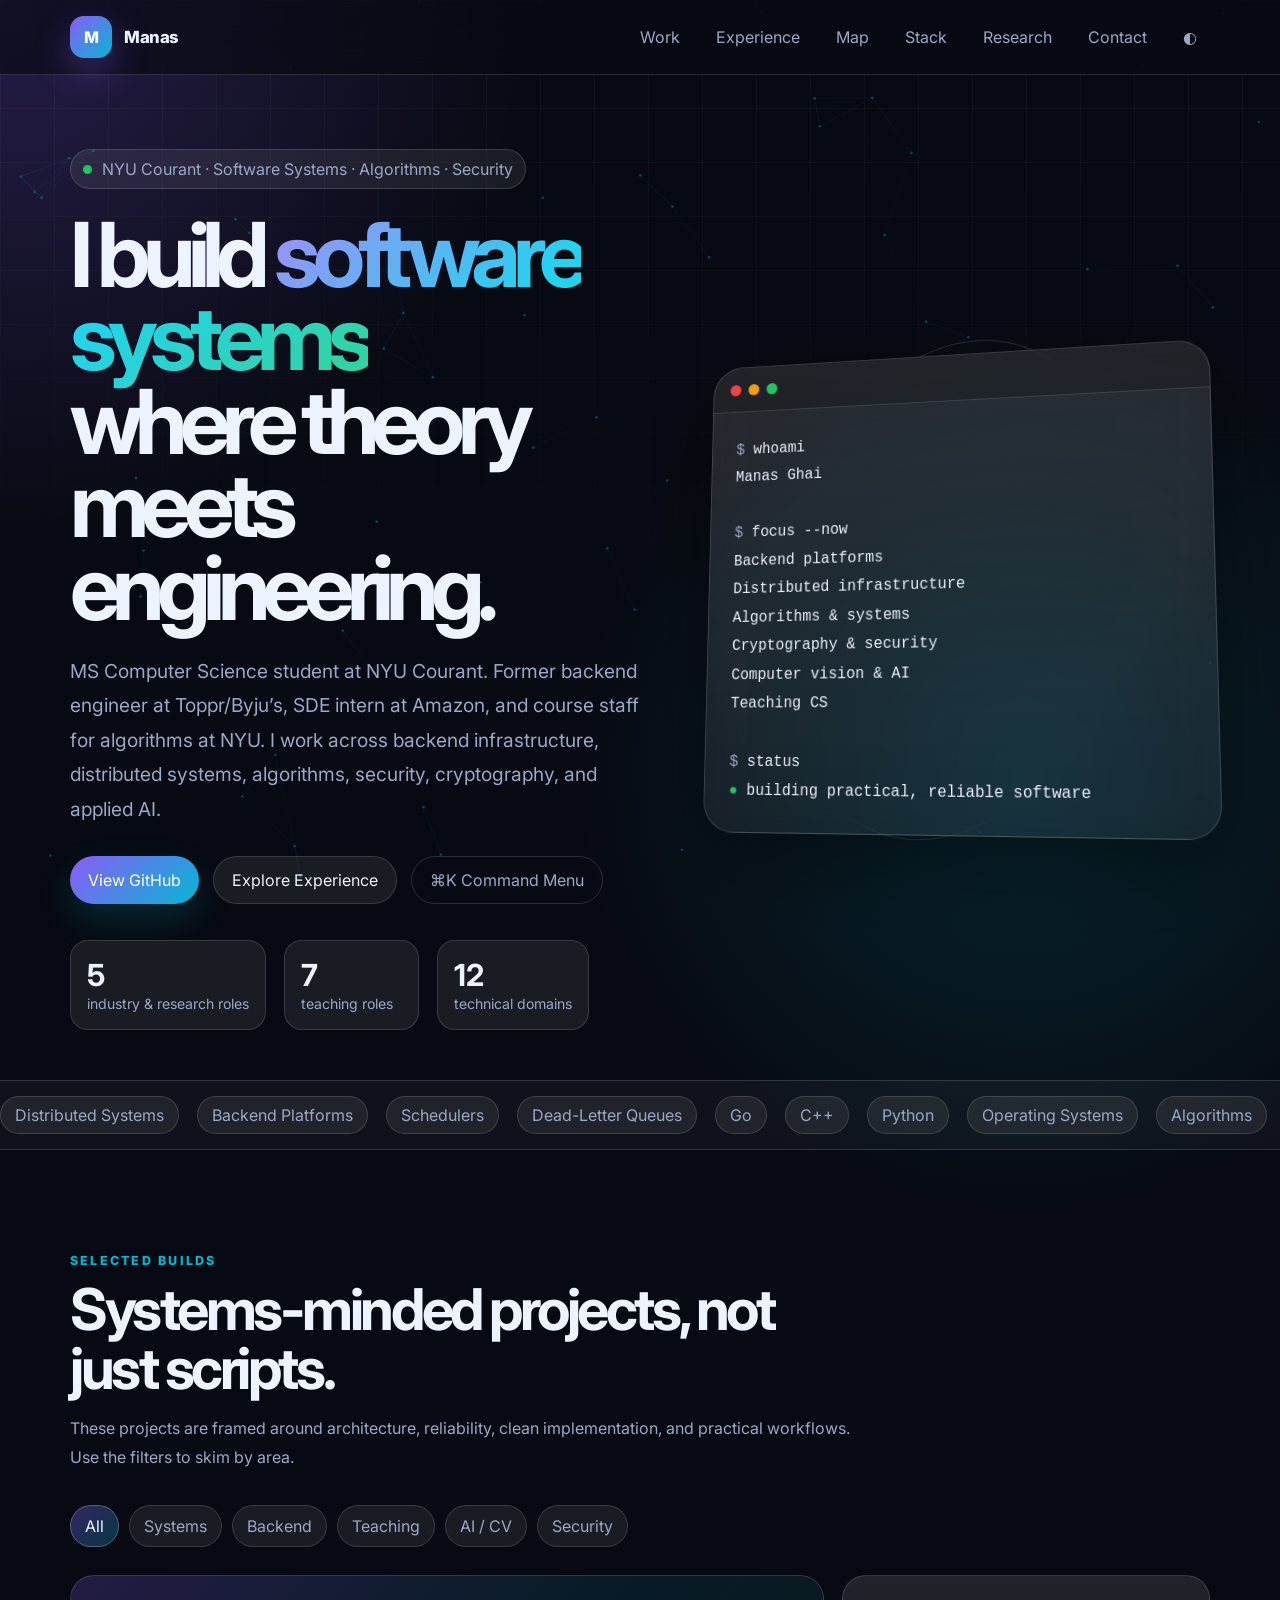
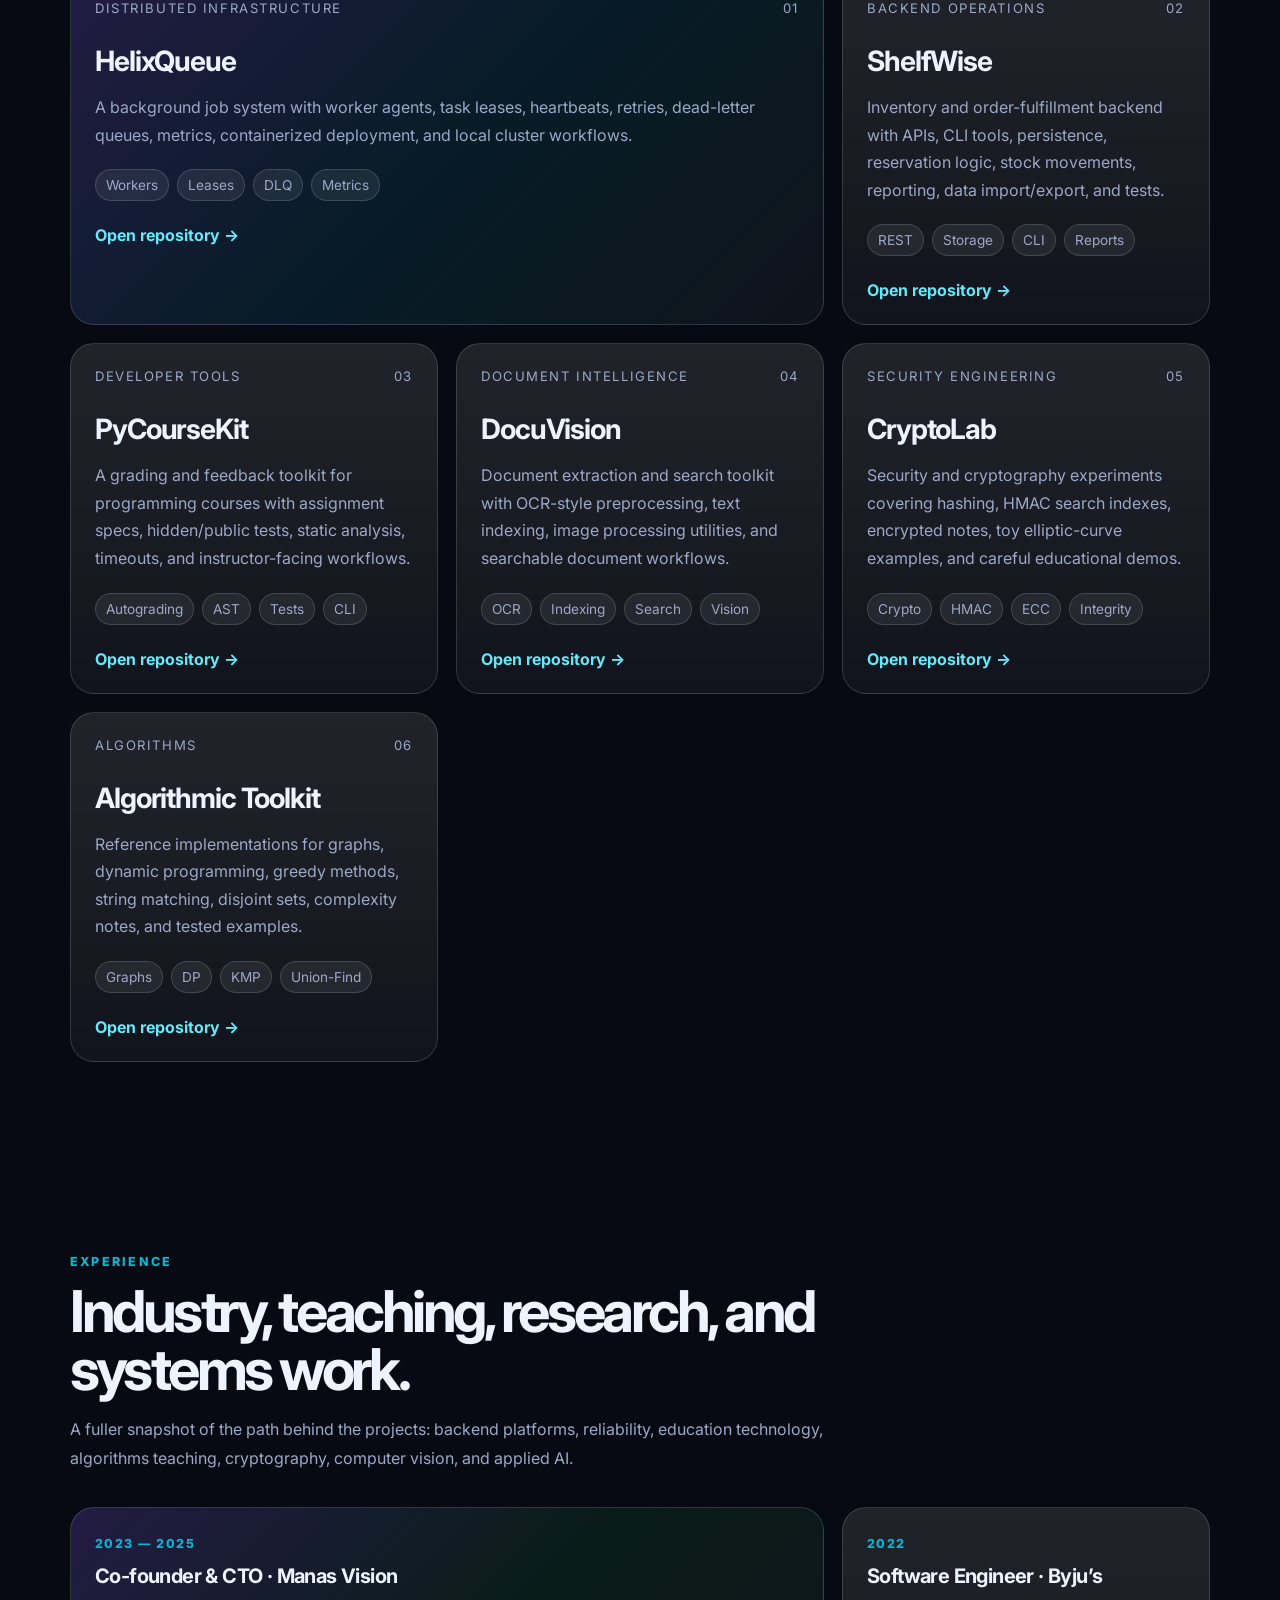
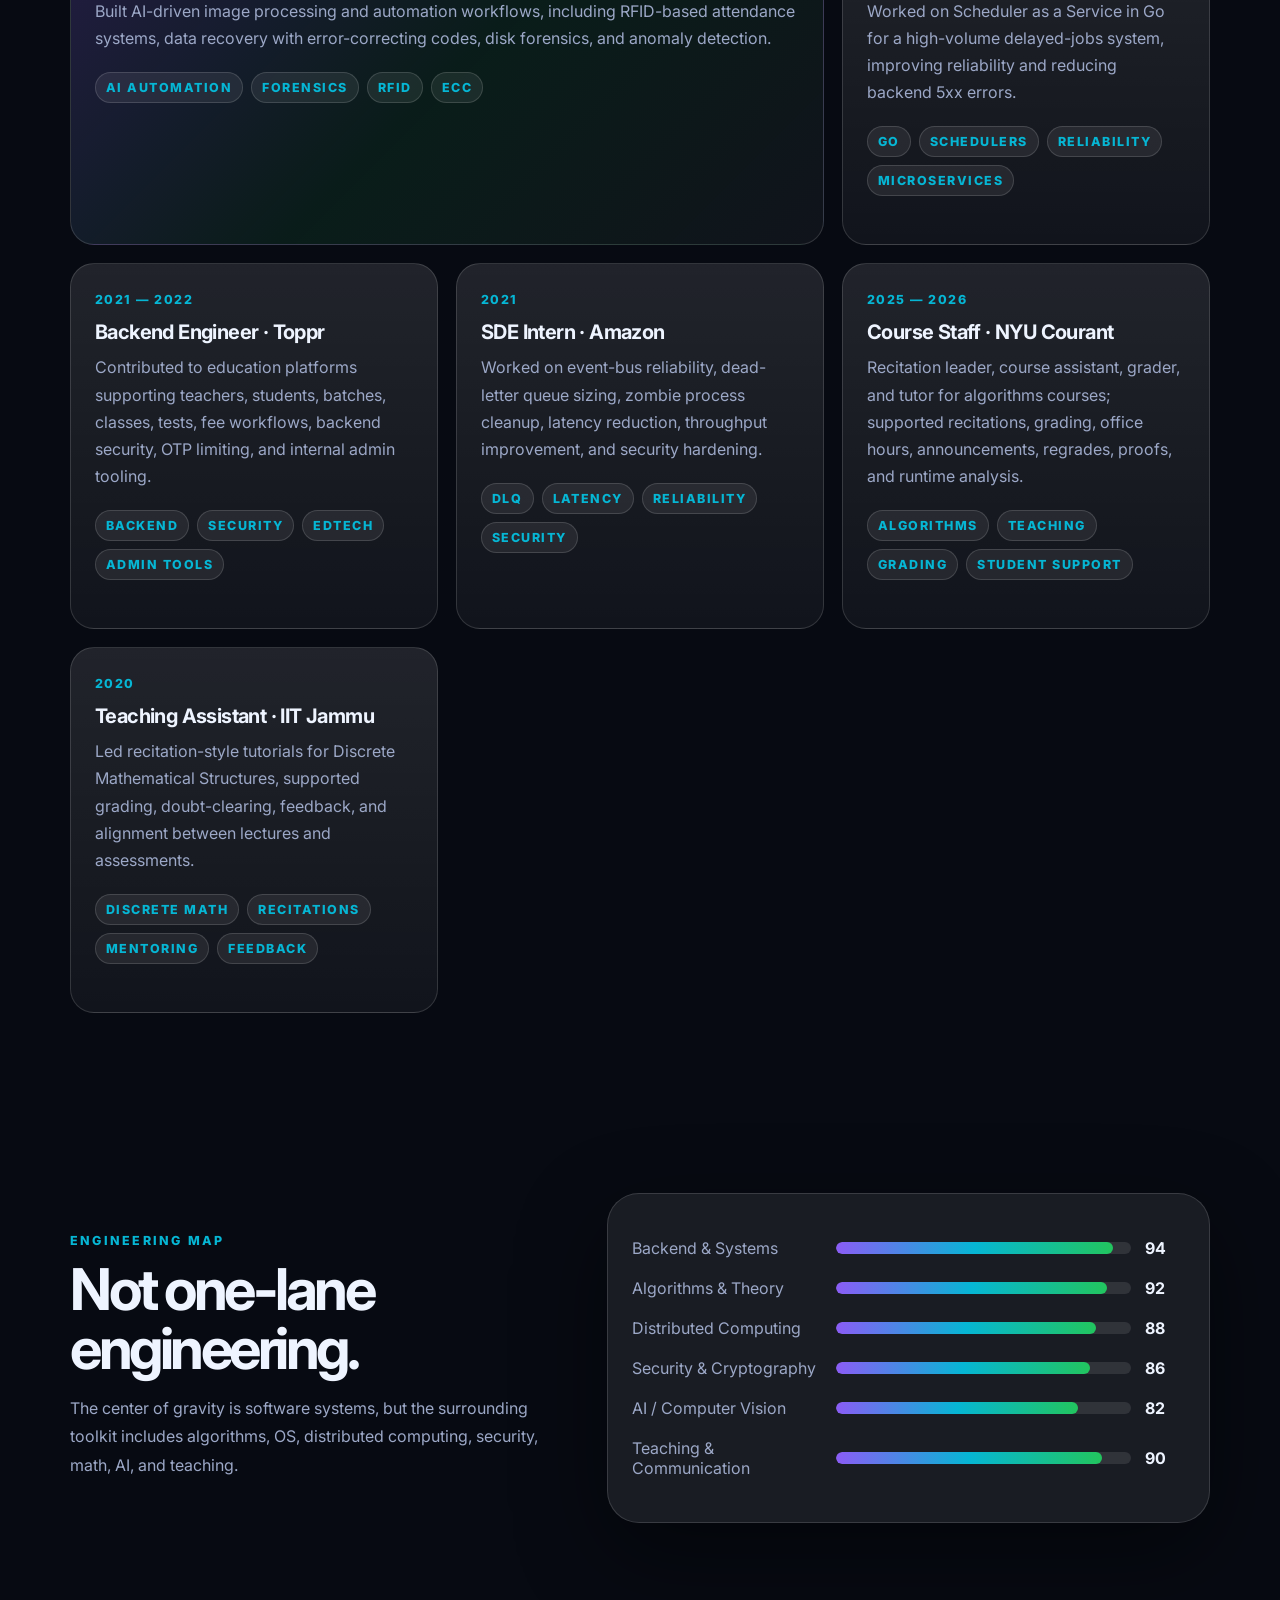
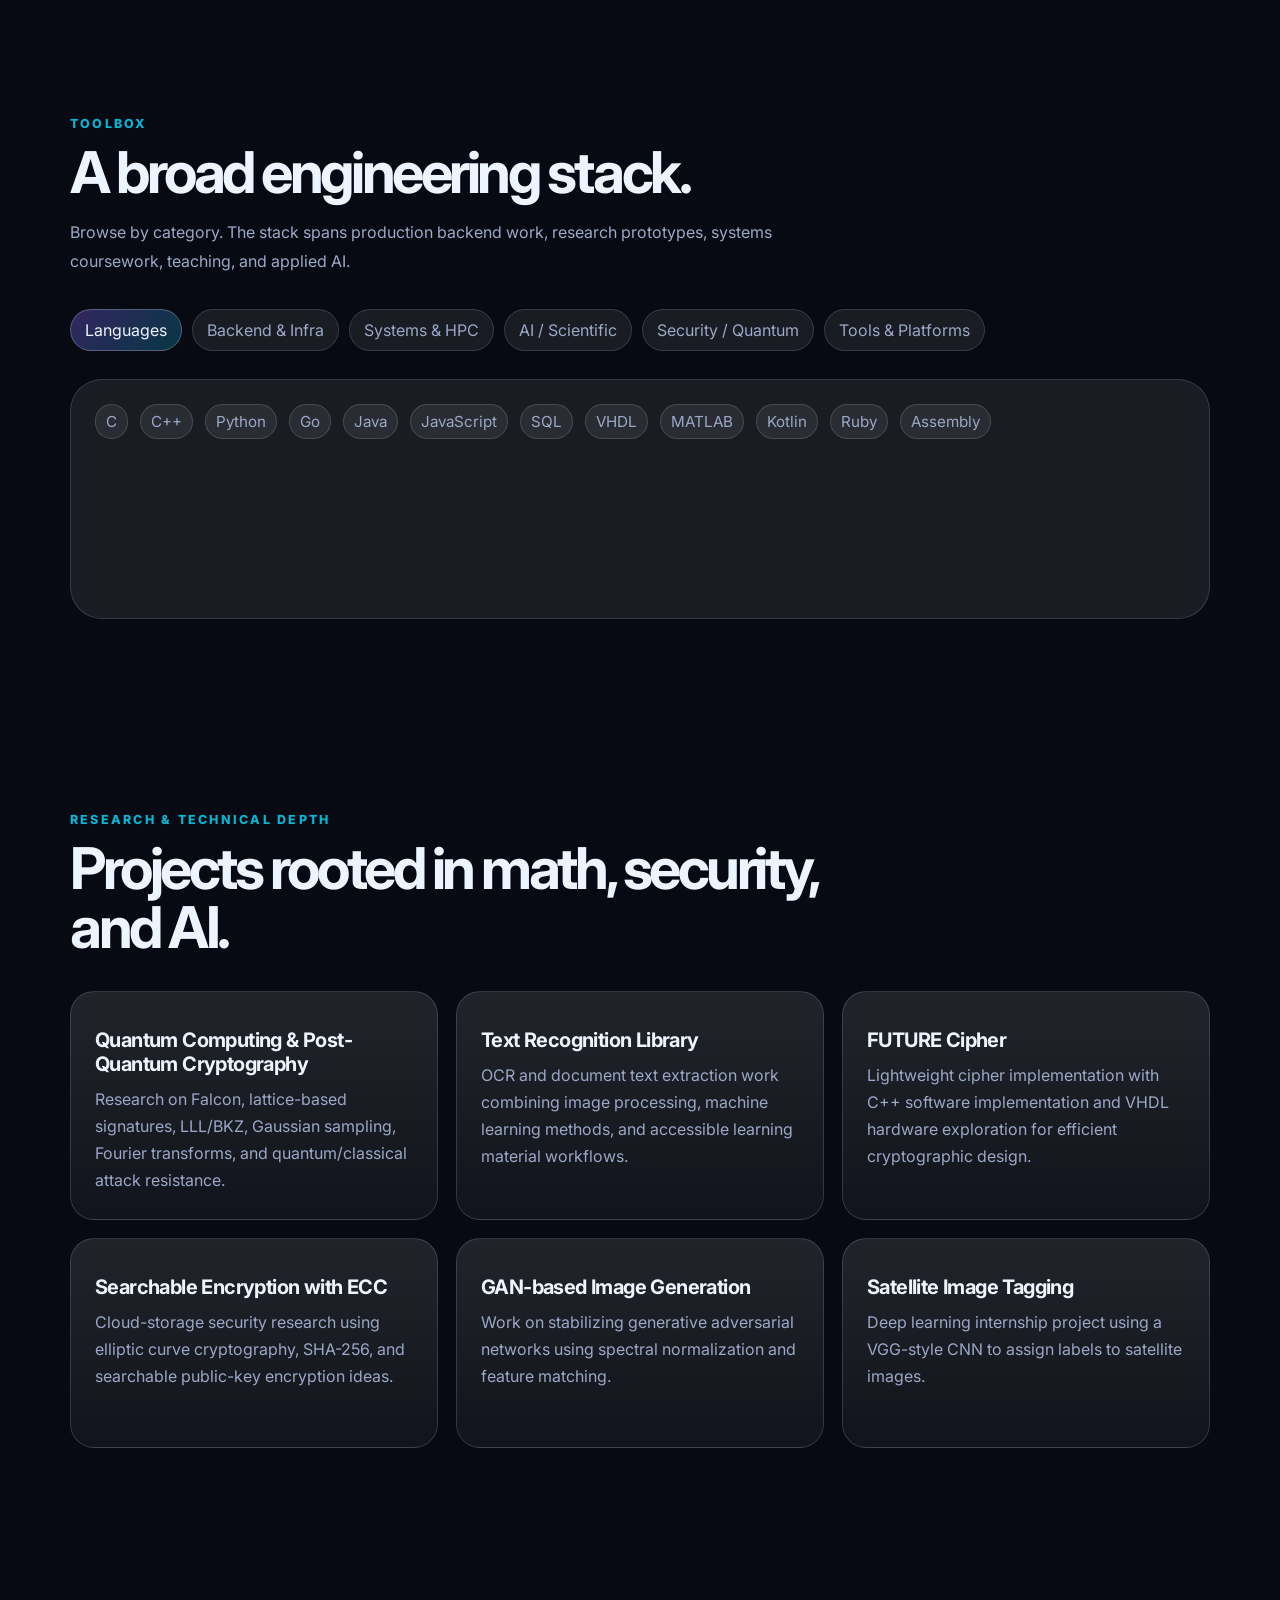
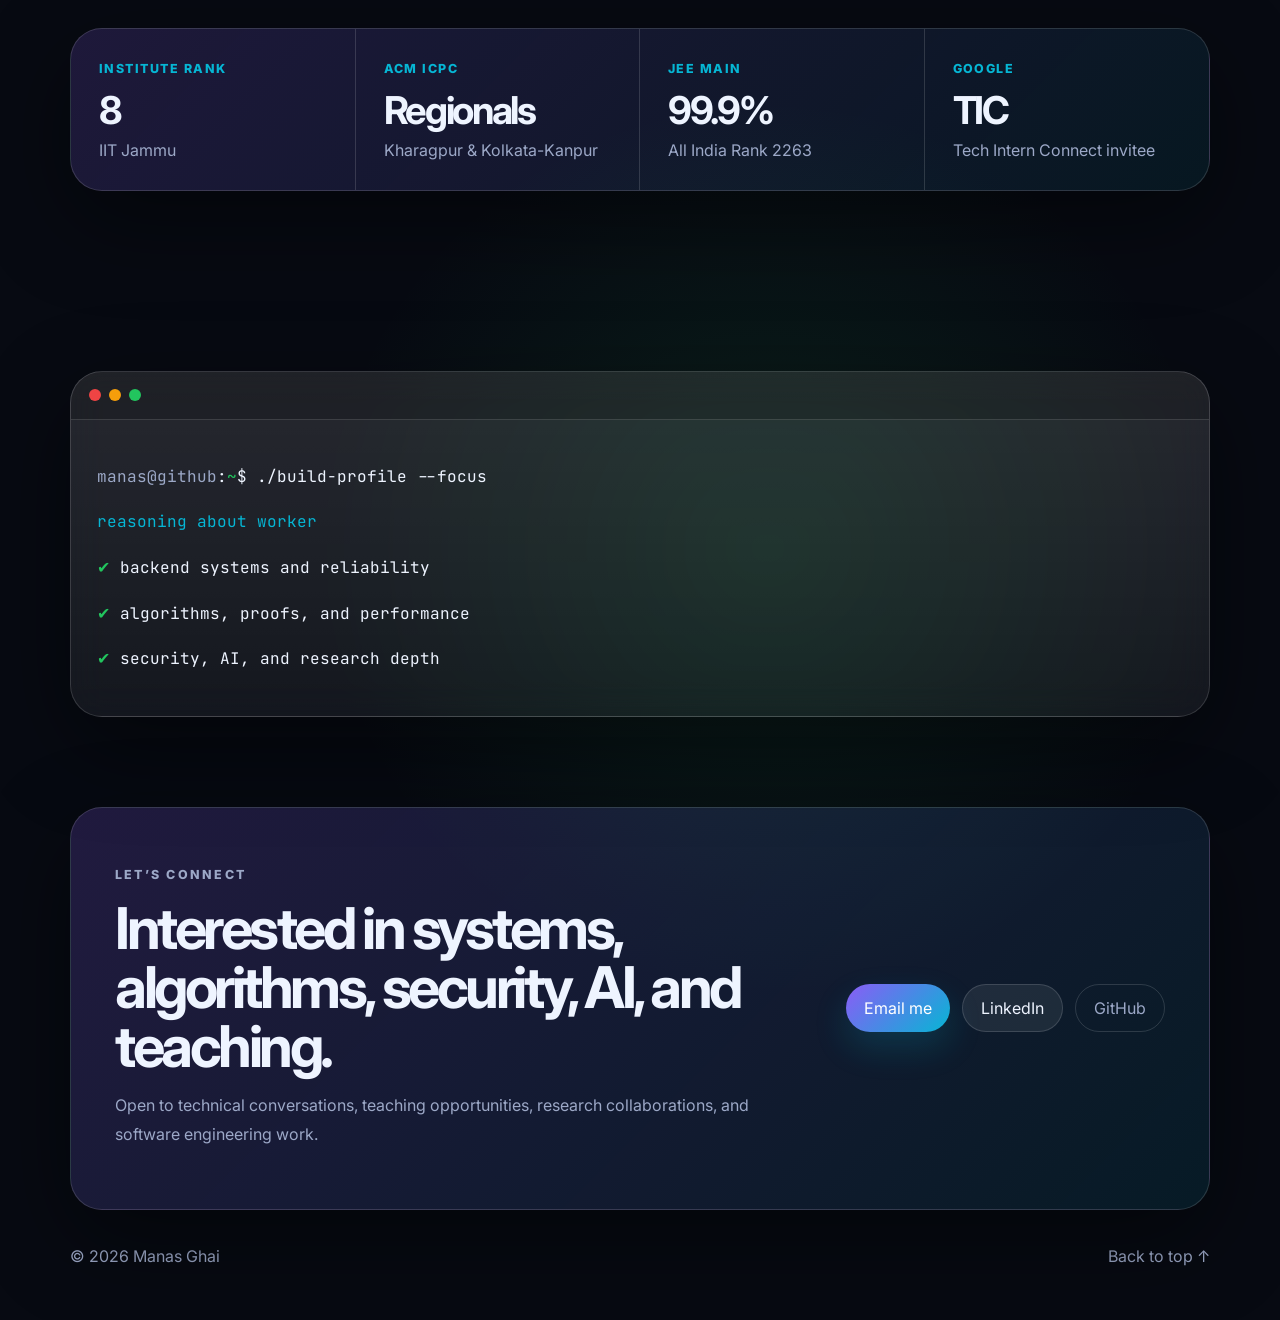
==== commit b2cd273a: "Change title from 'Software Systems' to 'Manas Ghai'" ====
--- a/index.html
+++ b/index.html
@@ -5,7 +5,7 @@
   <meta name="viewport" content="width=device-width, initial-scale=1.0" />
   <meta name="description" content="Manas Ghai — software engineer and MS CS student at NYU Courant working across backend systems, distributed infrastructure, algorithms, security, cryptography, computer vision, and teaching." />
   <meta name="theme-color" content="#0b1020" />
-  <title>Manas | Software Systems</title>
+  <title>Manas Ghai</title>
   <link rel="preconnect" href="https://fonts.googleapis.com" />
   <link rel="preconnect" href="https://fonts.gstatic.com" crossorigin />
   <link href="https://fonts.googleapis.com/css2?family=Inter:wght@400;500;600;700;800;900&family=JetBrains+Mono:wght@400;500;600;700&display=swap" rel="stylesheet" />
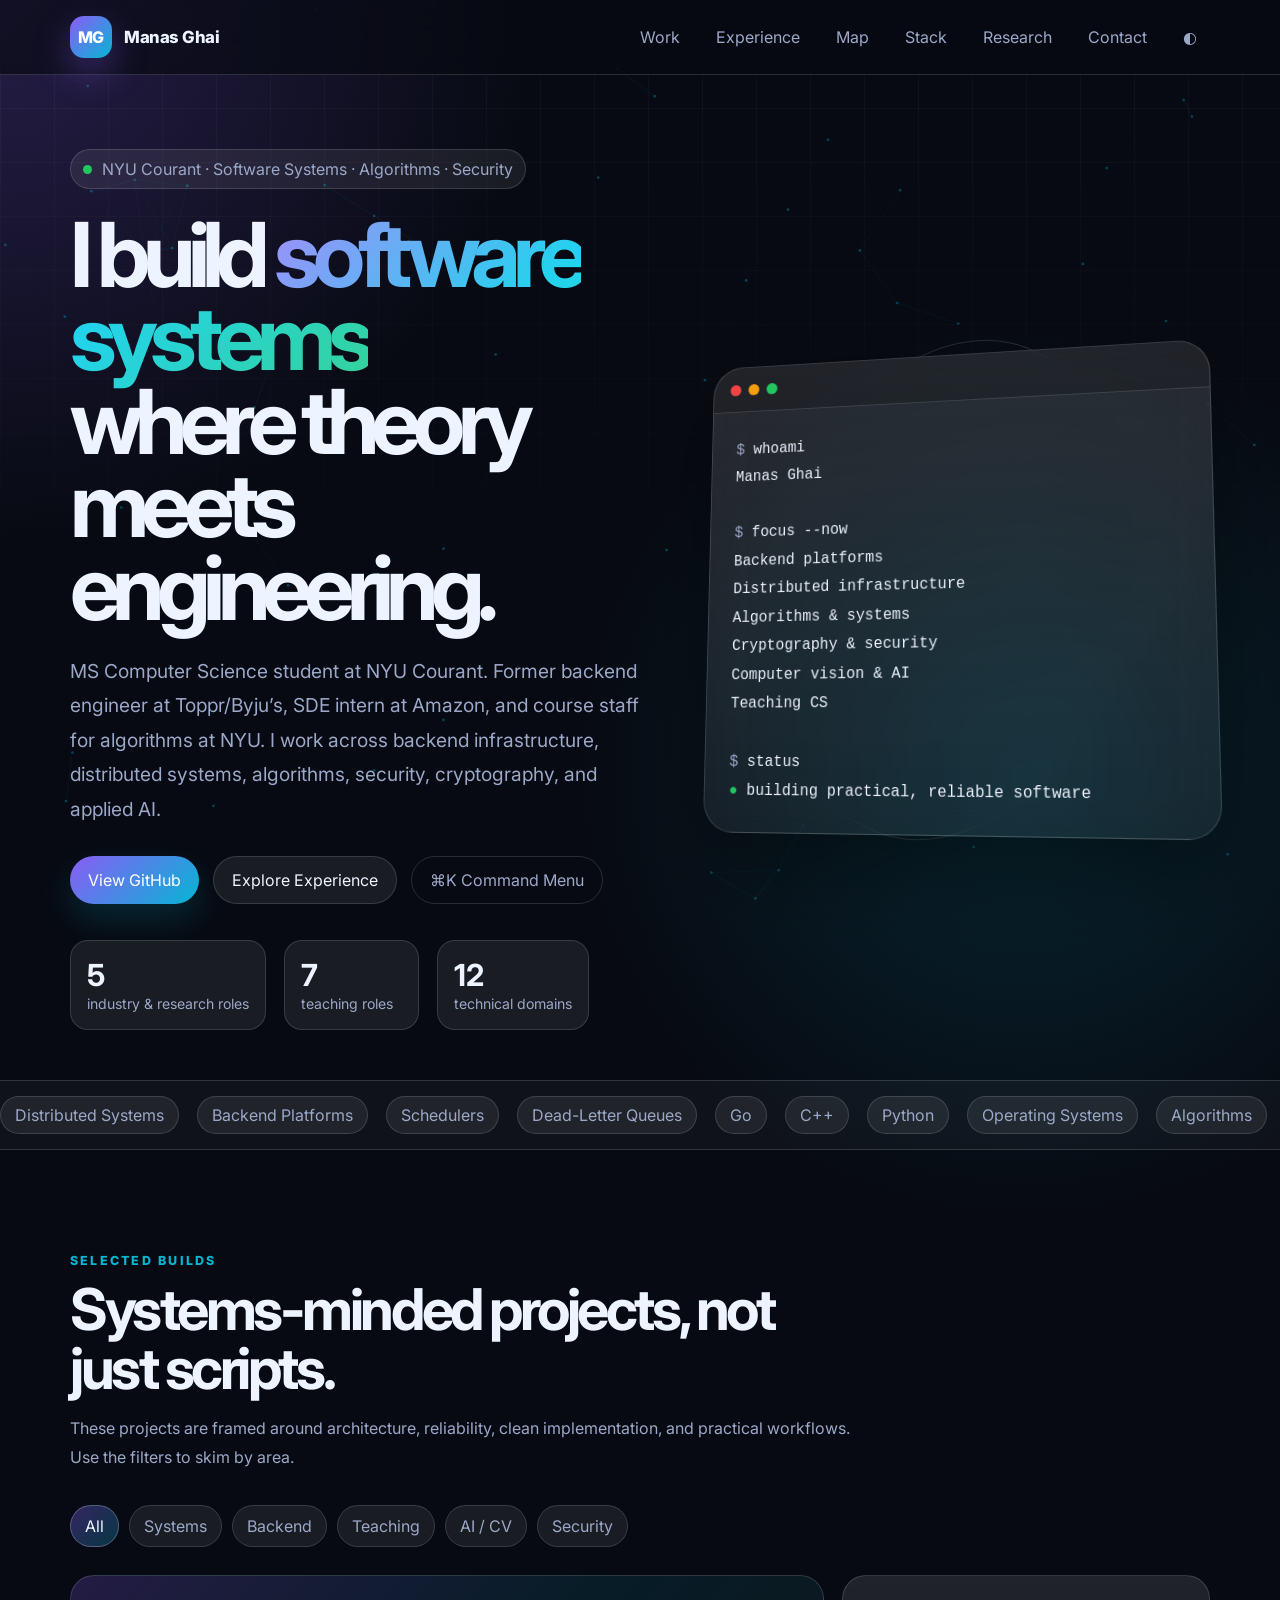
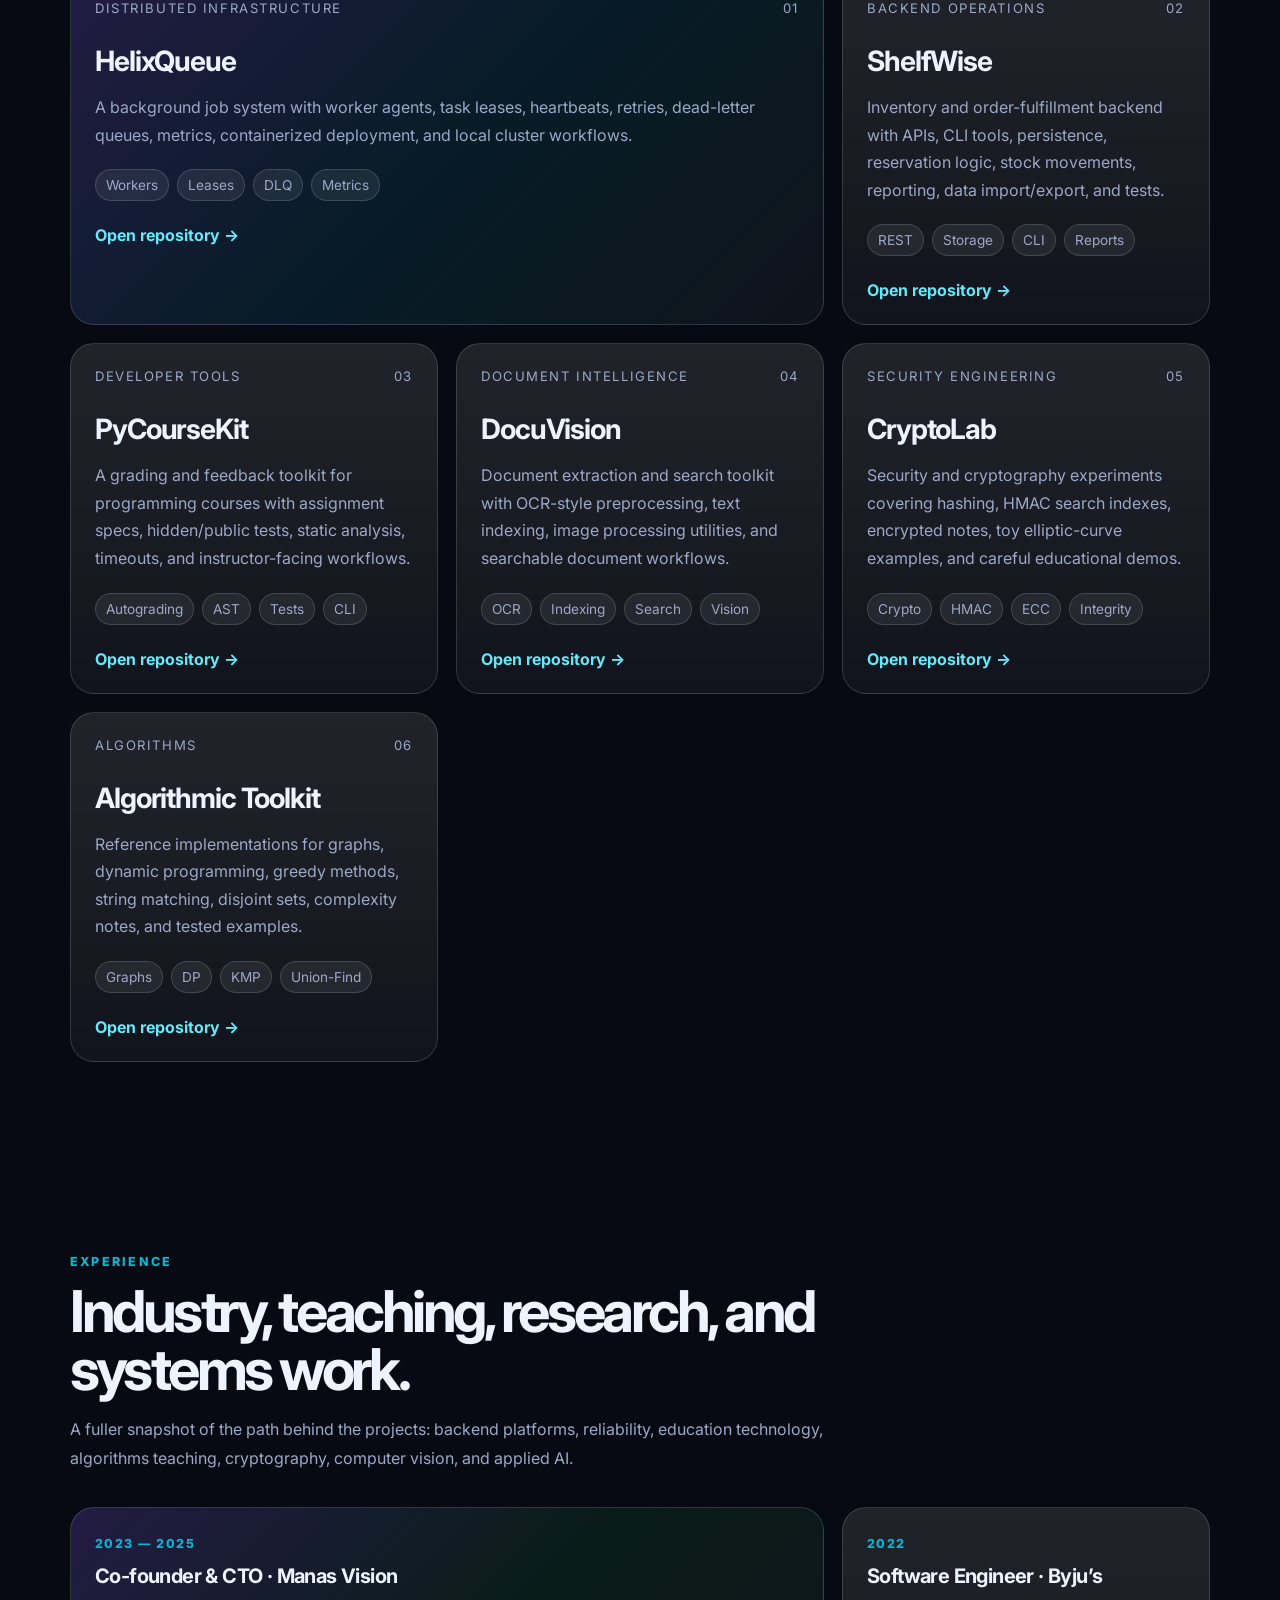
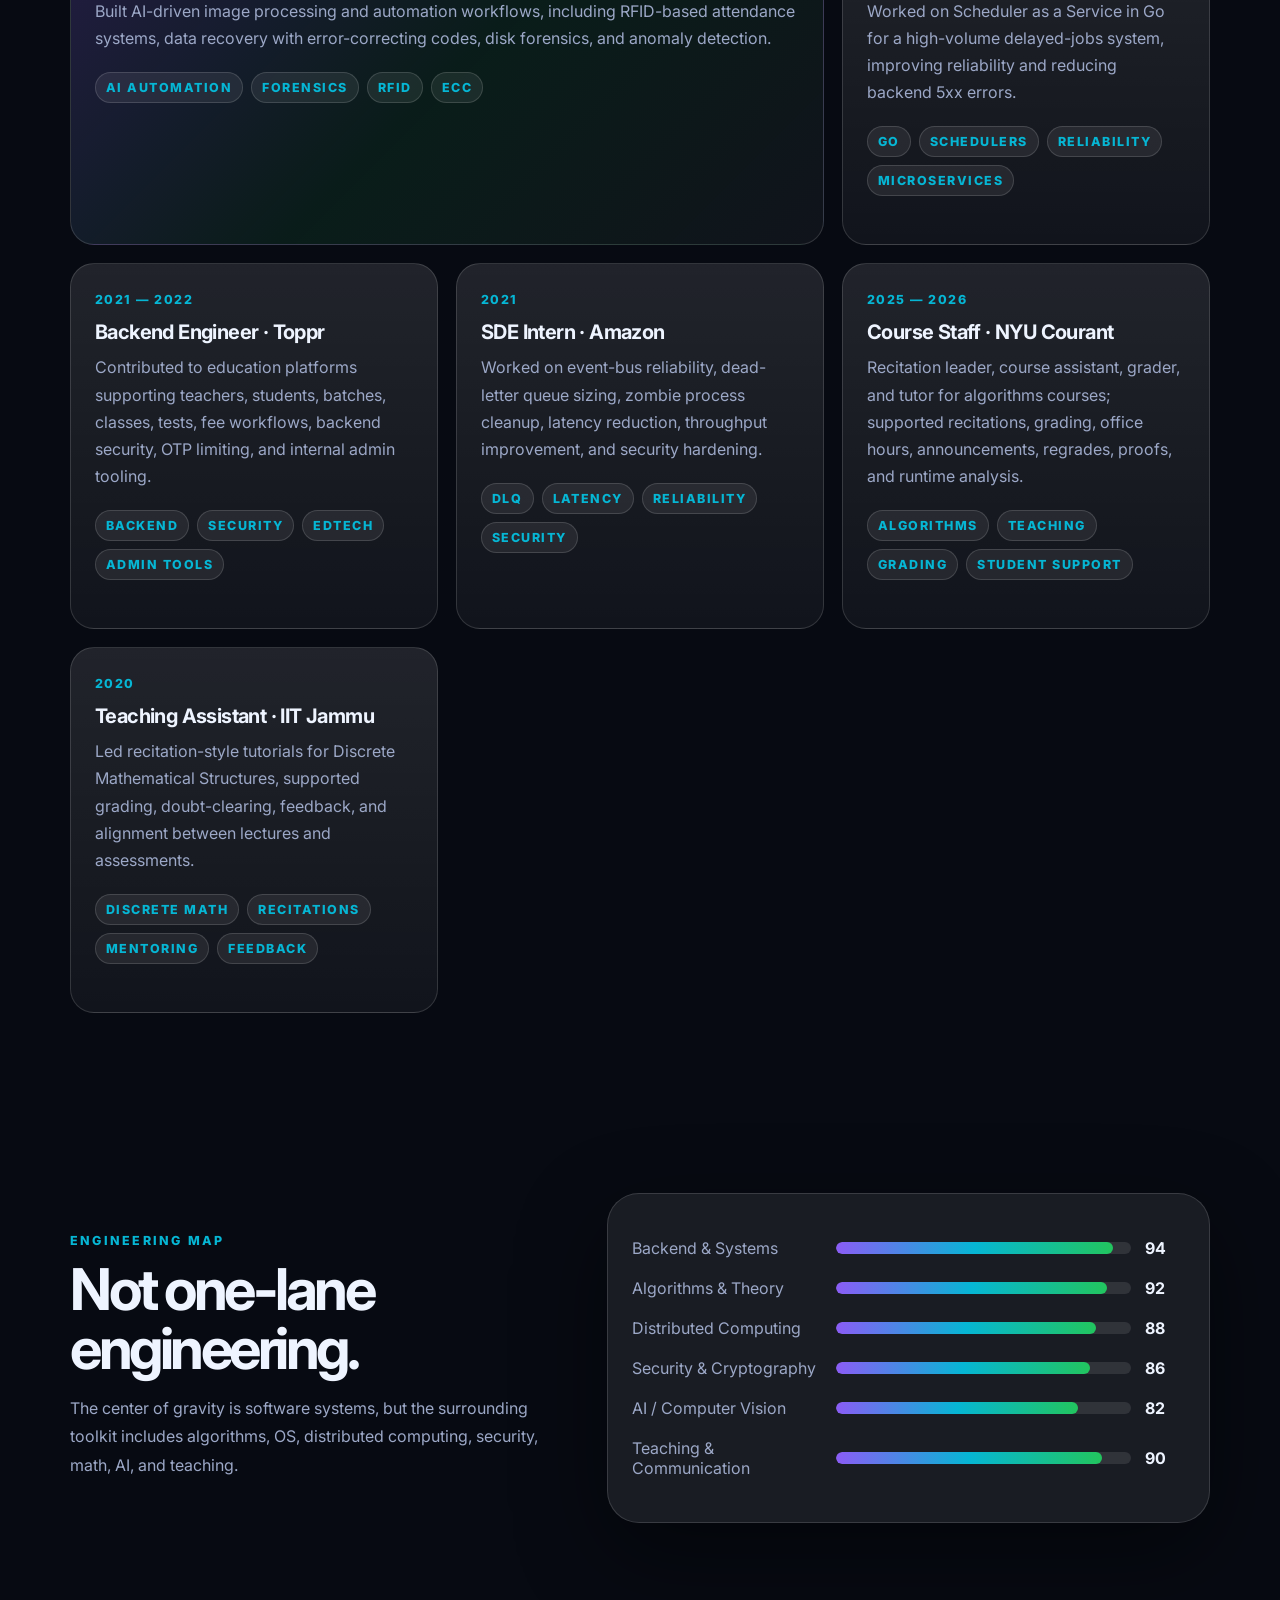
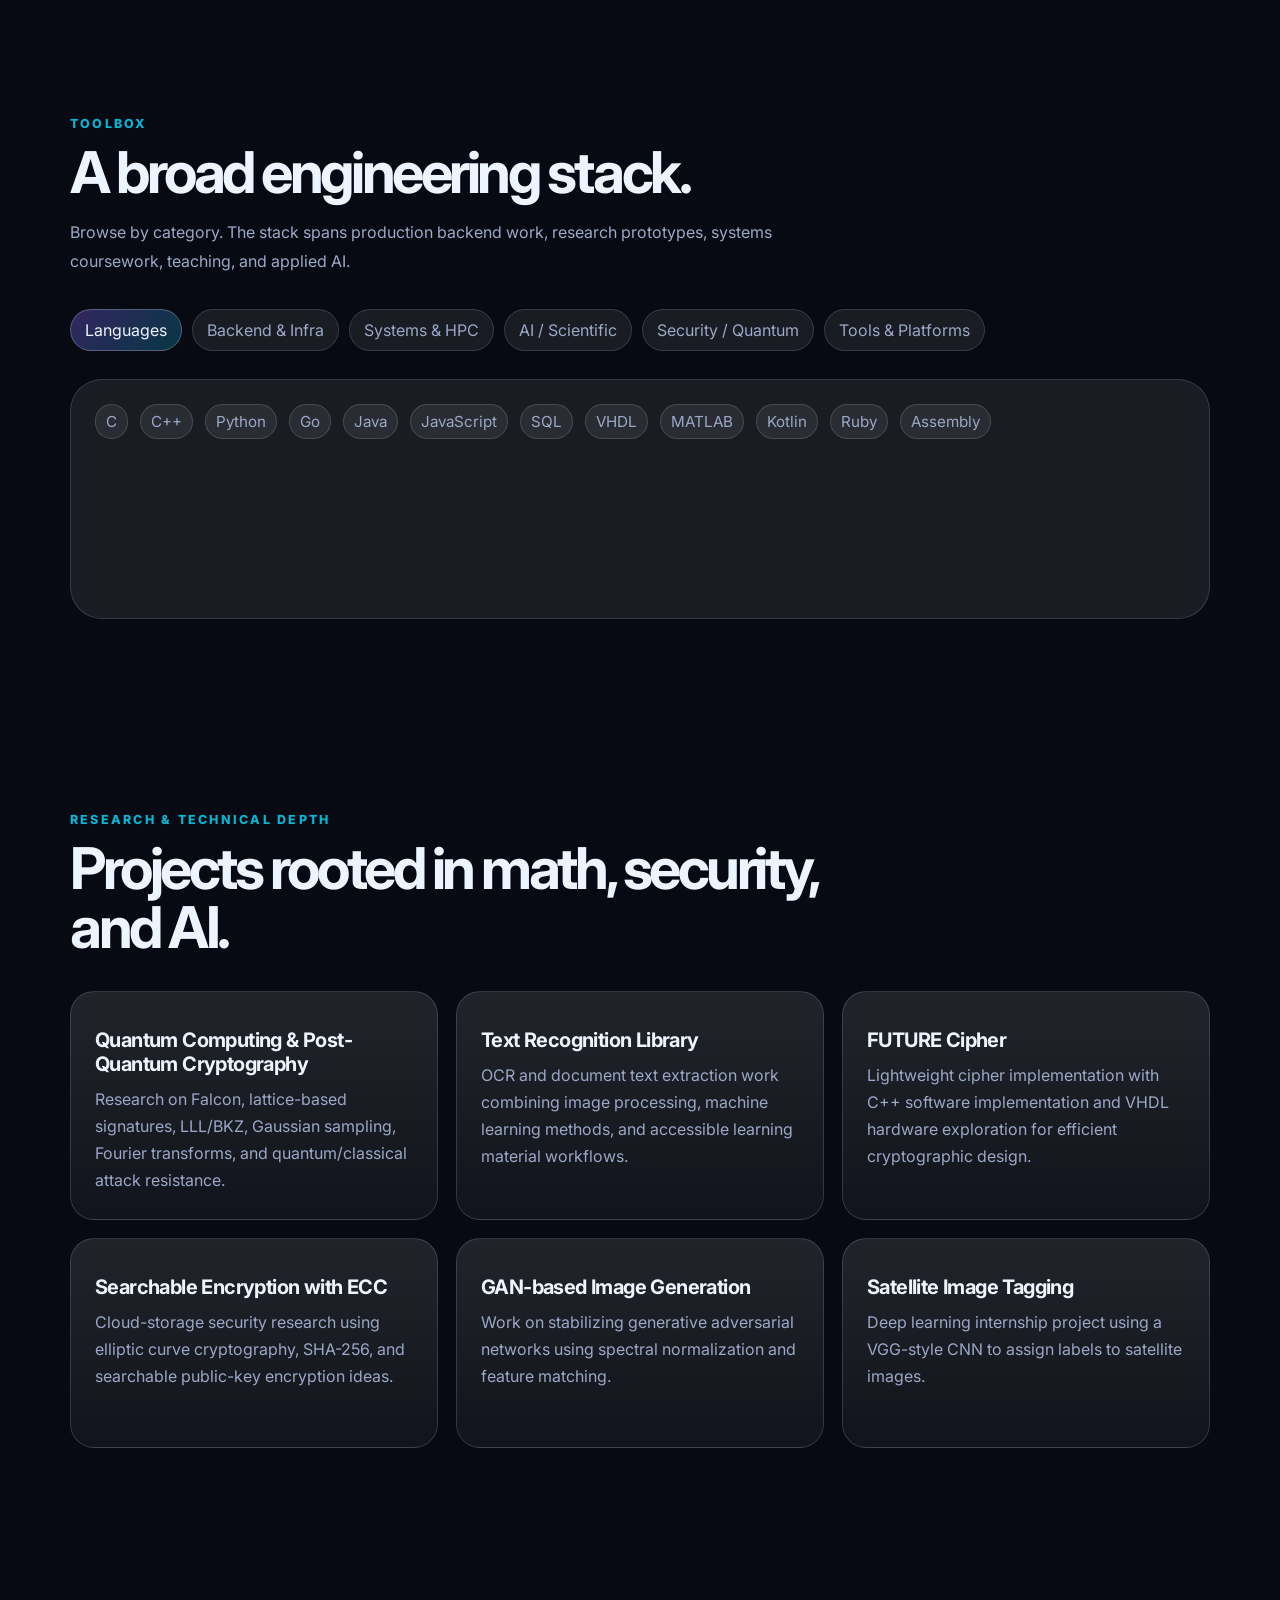
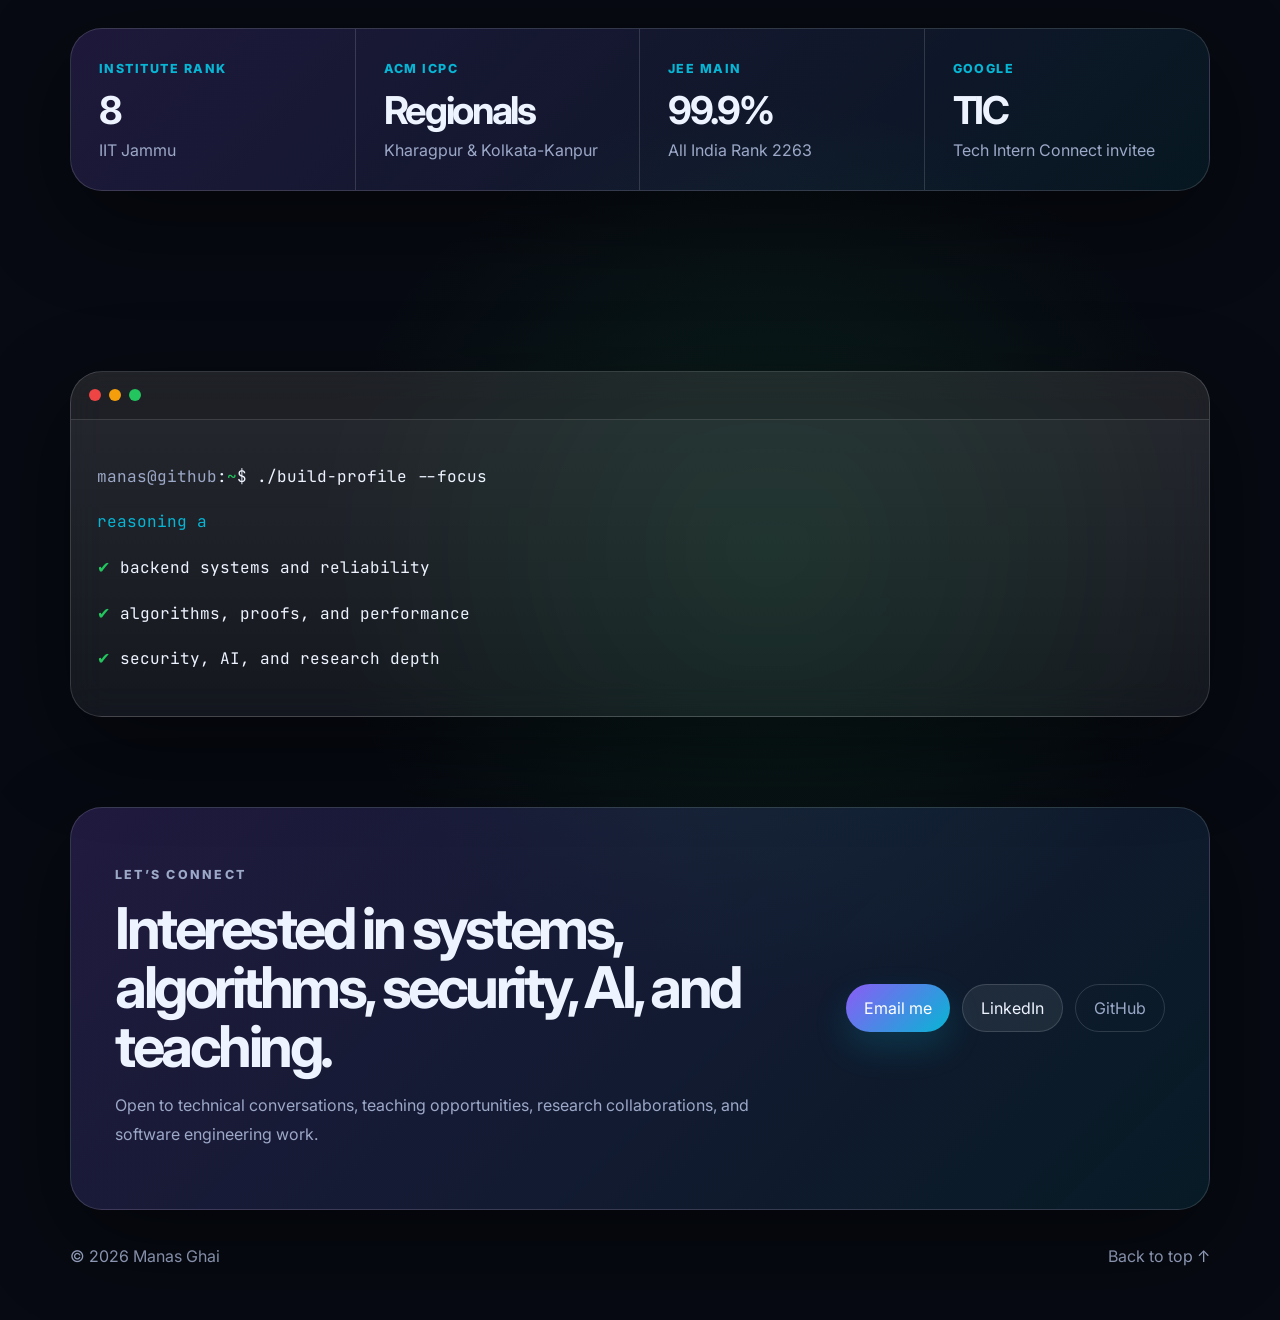
==== commit 51ea2817: "Update brand mark and text in header" ====
--- a/index.html
+++ b/index.html
@@ -17,8 +17,8 @@
   <header class="site-header" id="top">
     <nav class="nav shell" aria-label="Primary navigation">
       <a class="brand" href="#top" aria-label="Manas Ghai home">
-        <span class="brand-mark">M</span>
-        <span class="brand-text">Manas</span>
+        <span class="brand-mark">MG</span>
+        <span class="brand-text">Manas Ghai</span>
       </a>
       <button class="nav-toggle" aria-expanded="false" aria-controls="nav-links" aria-label="Toggle menu">
         <span></span><span></span><span></span>
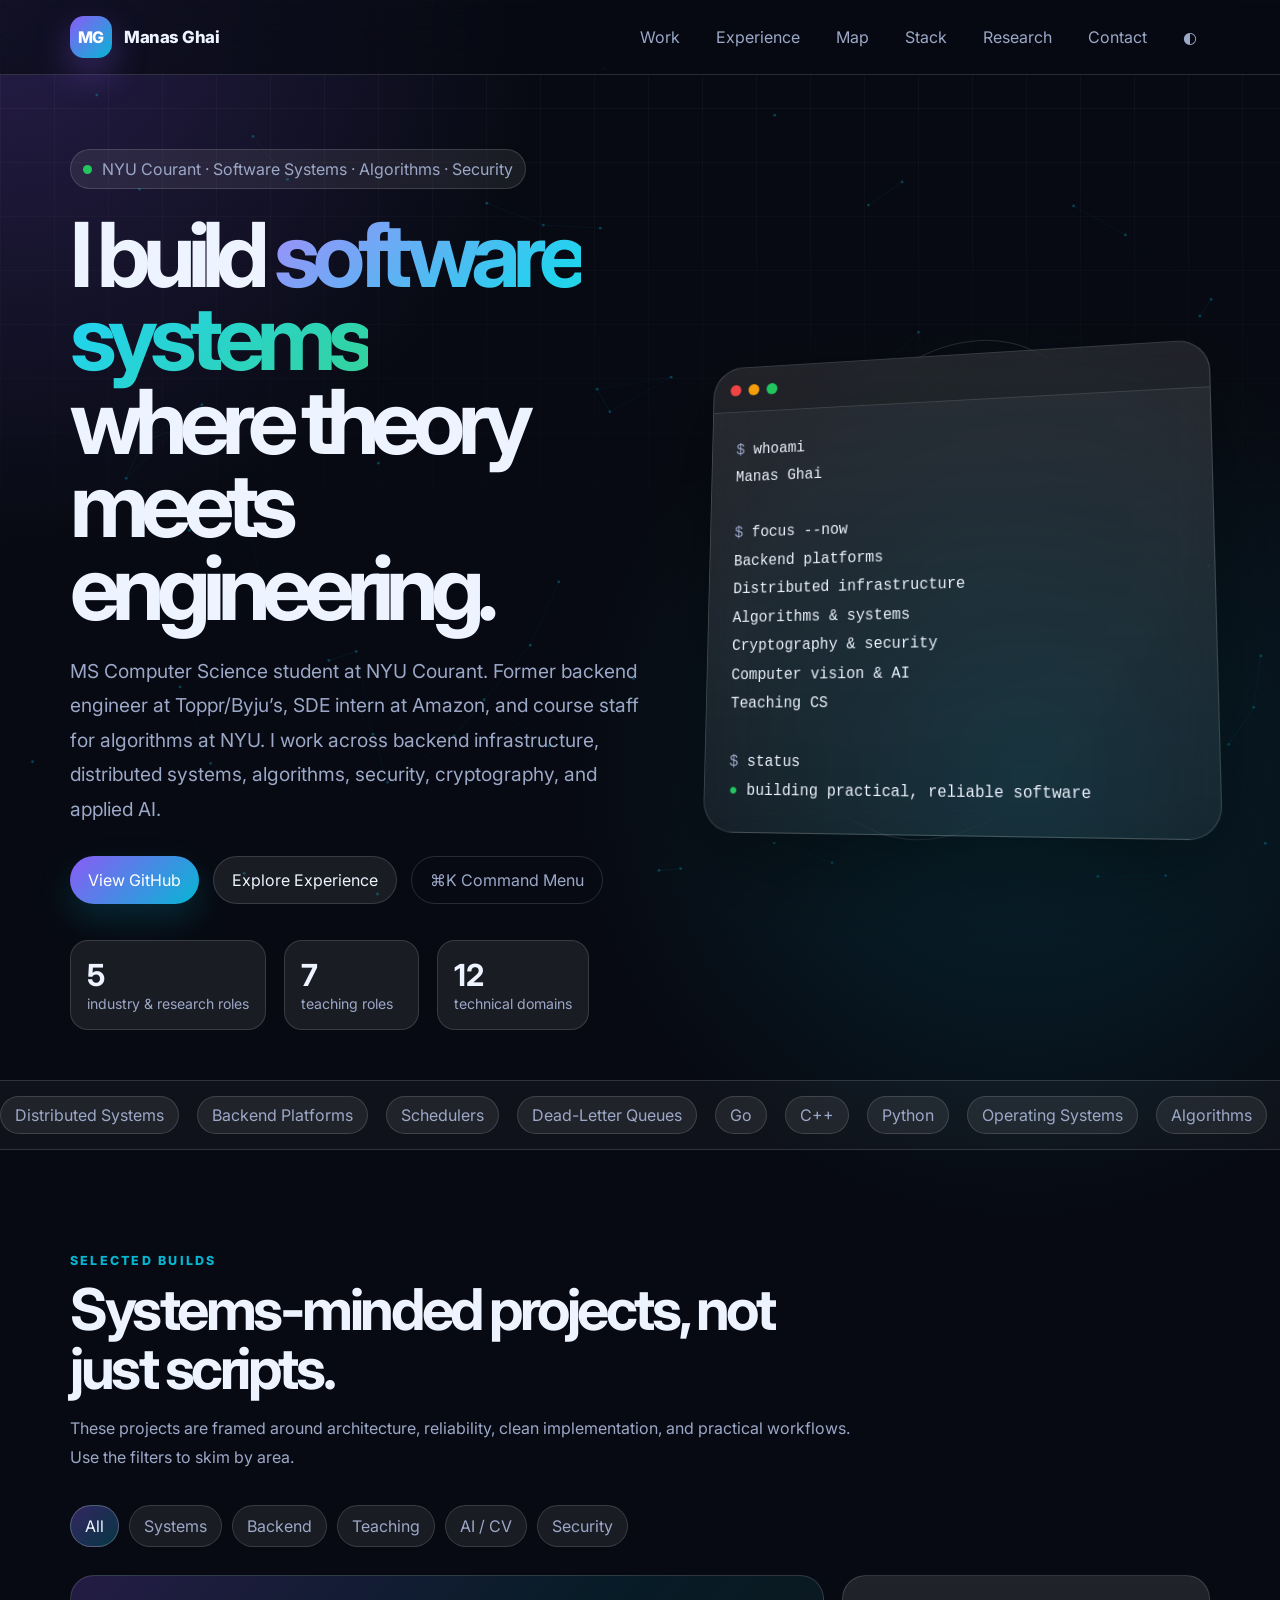
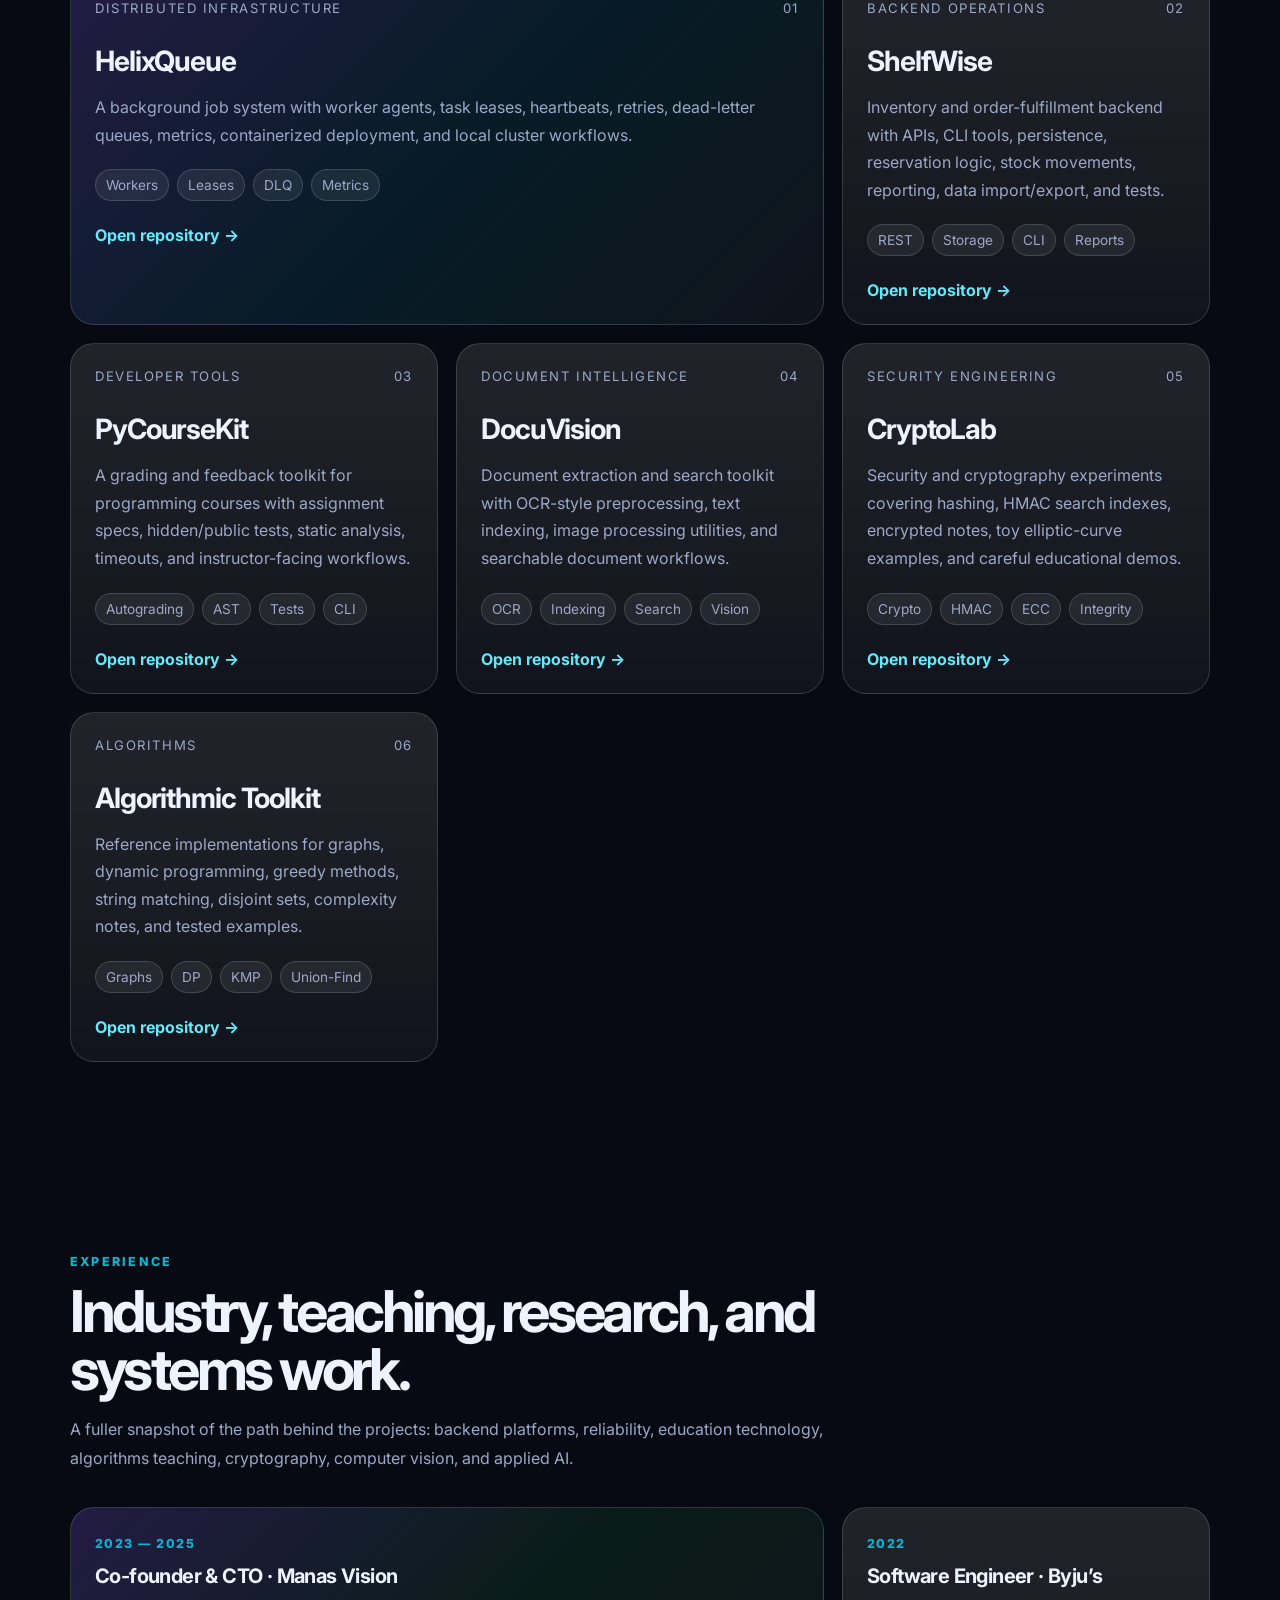
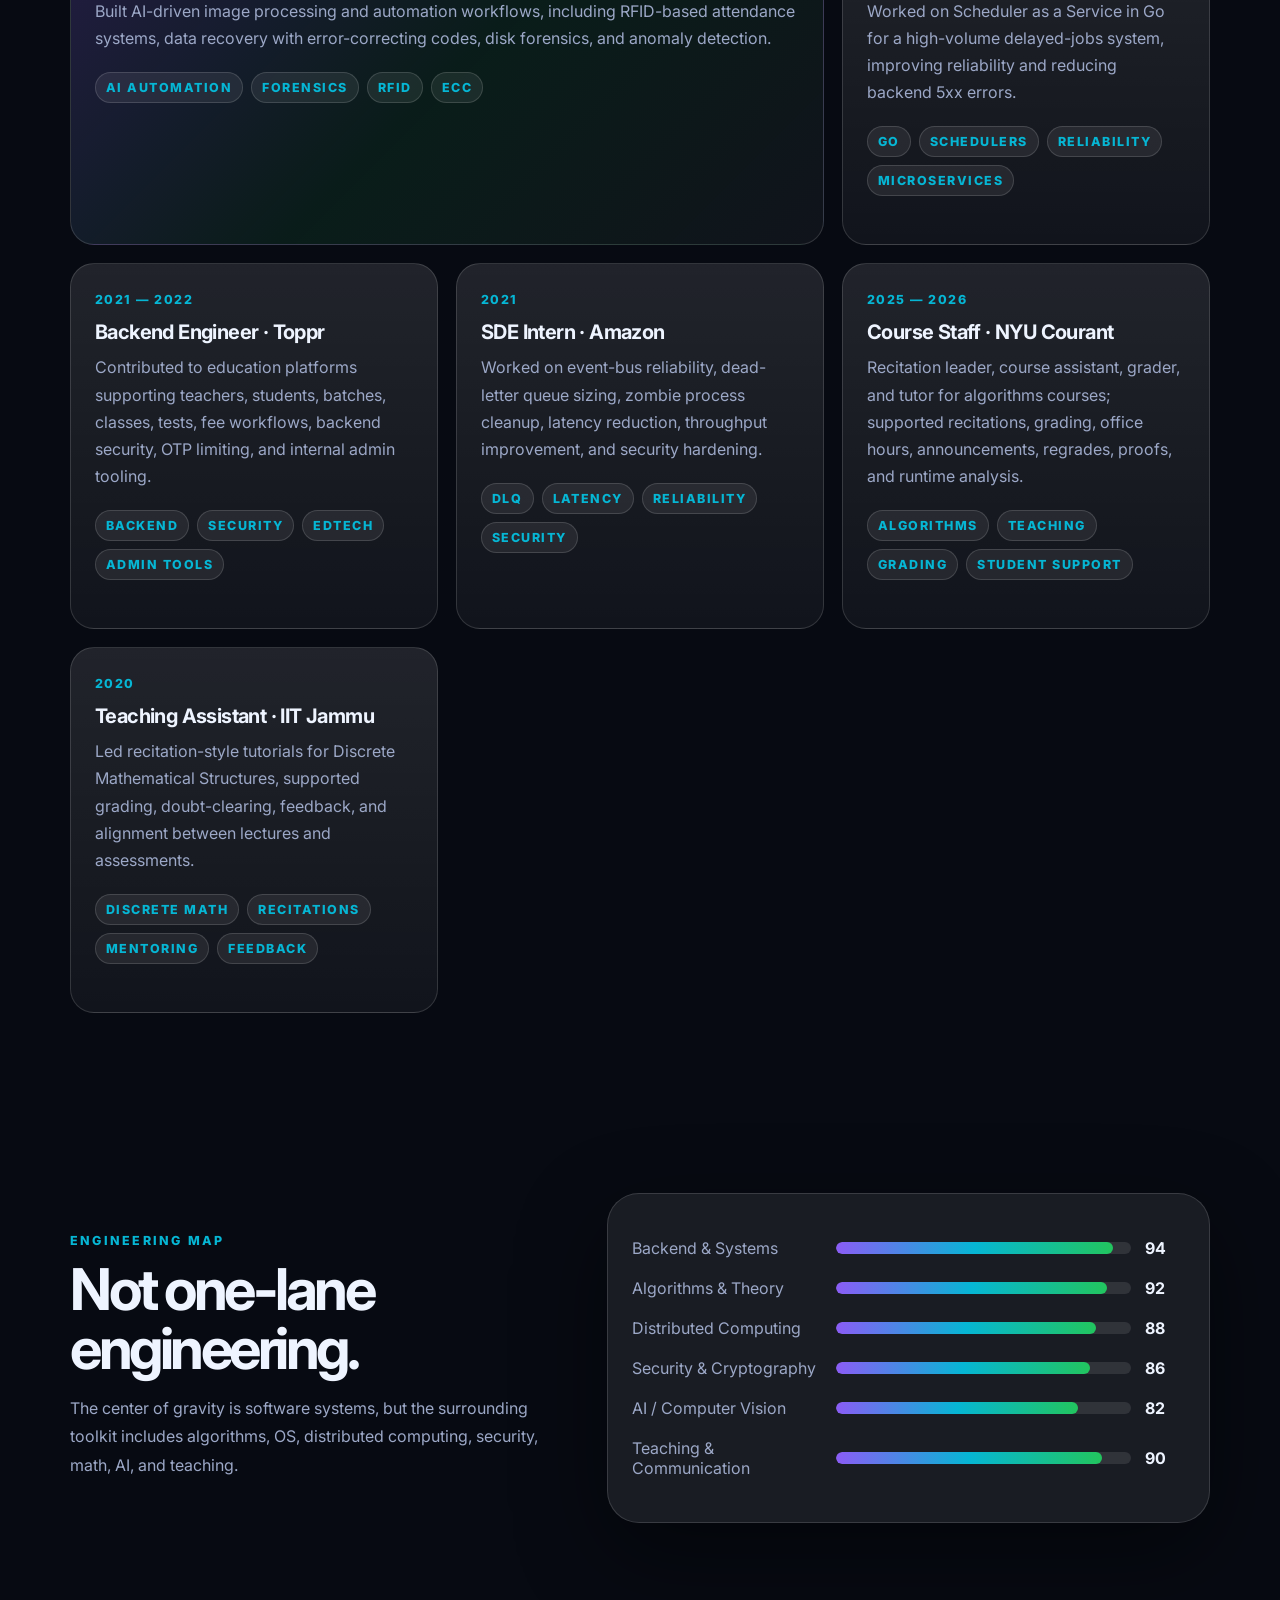
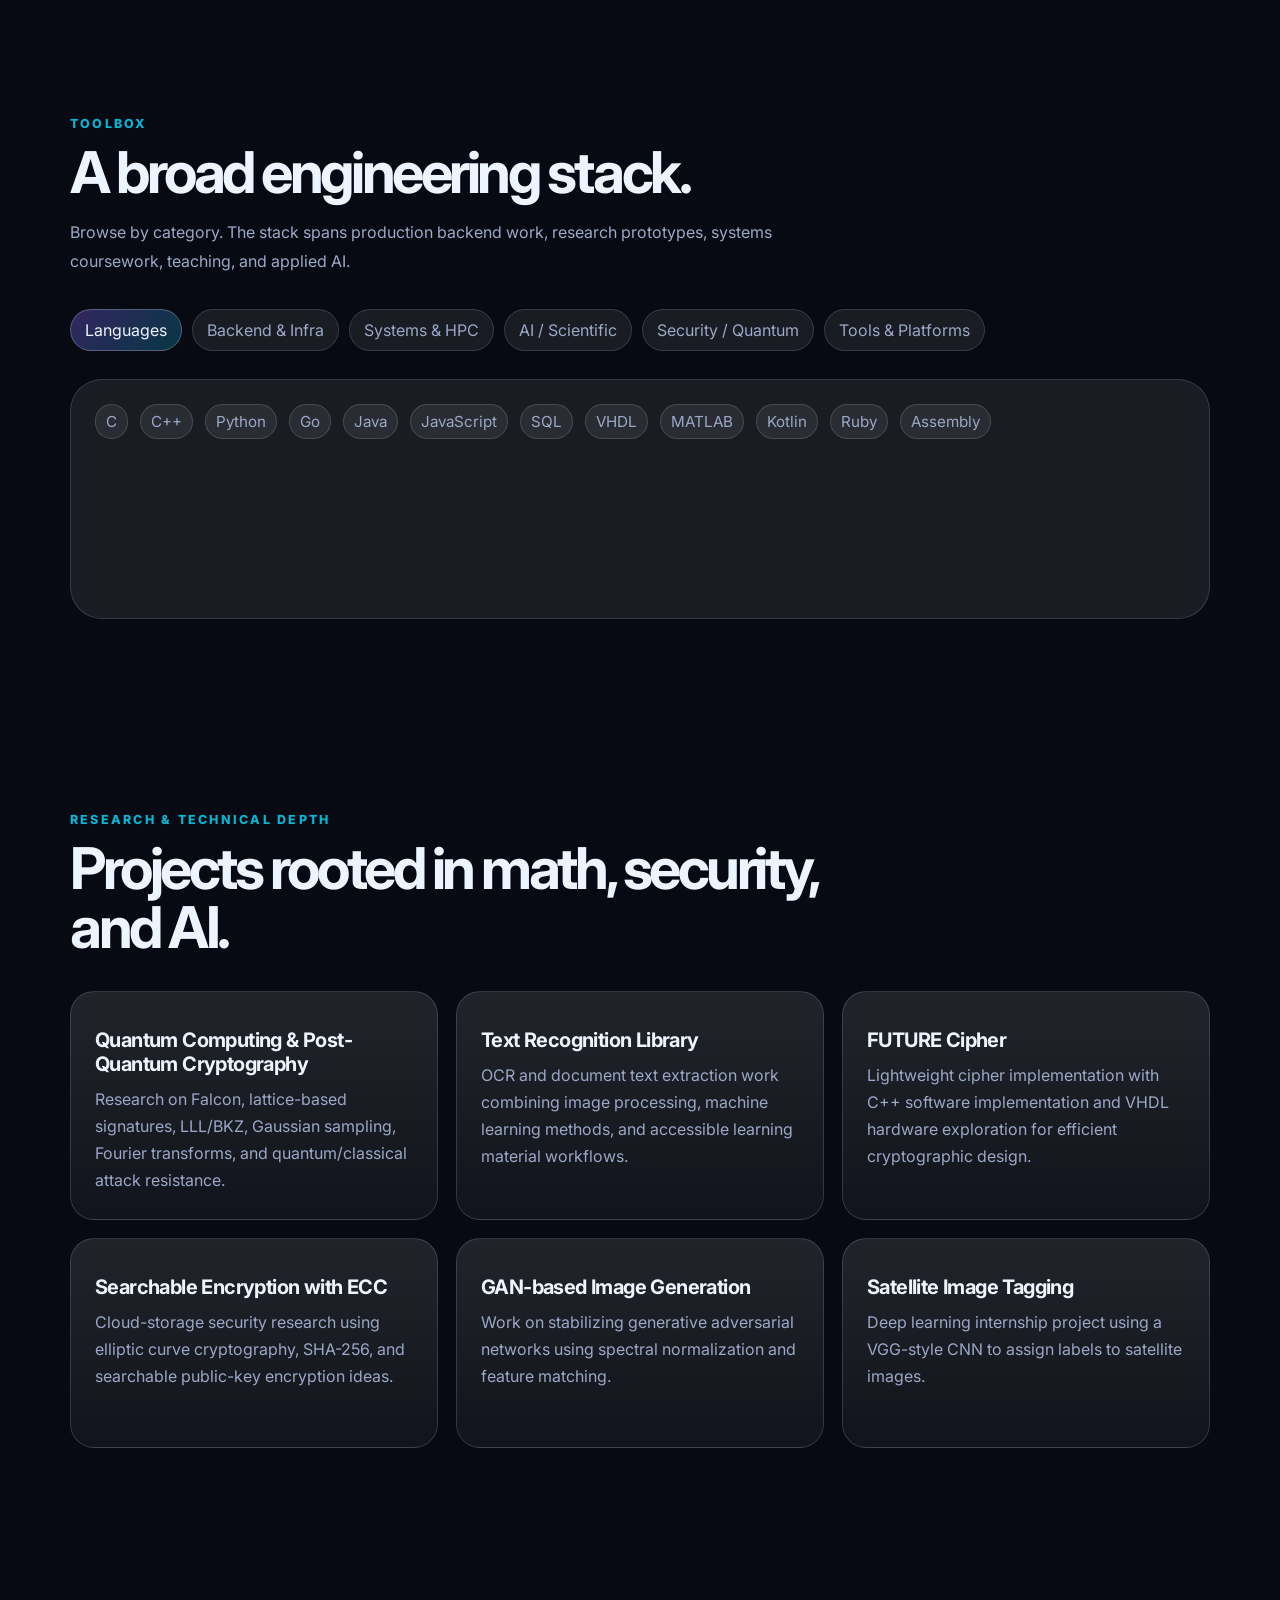
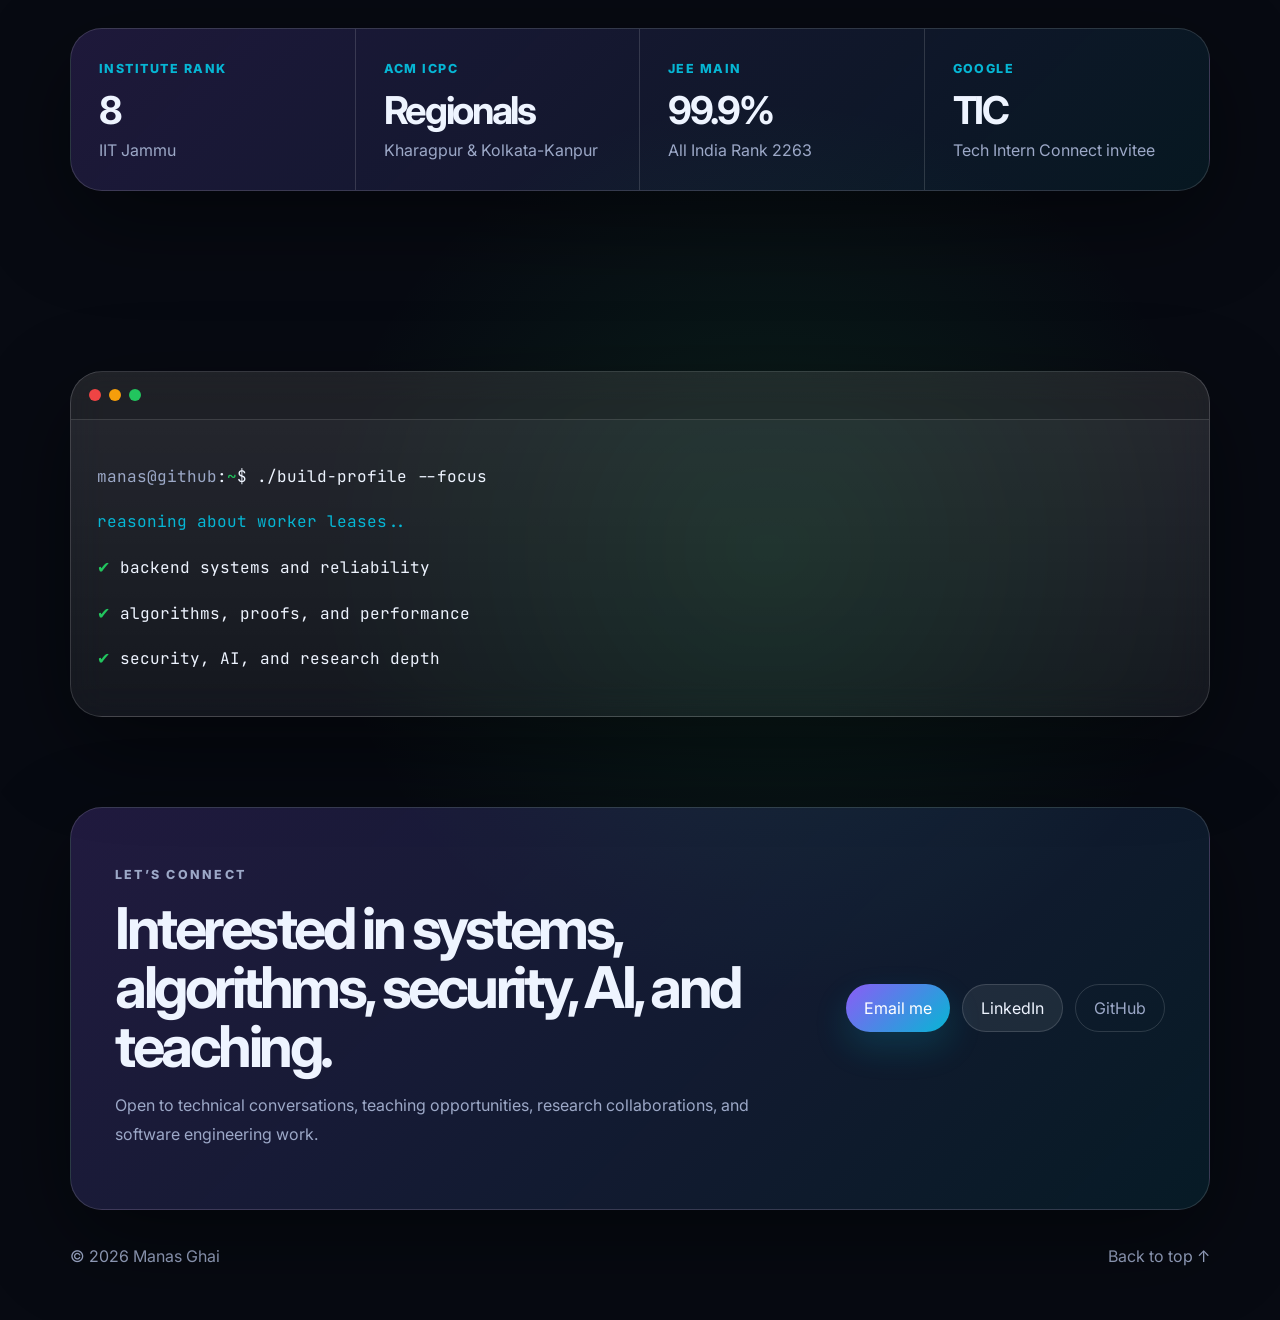
==== commit 63365c0e: "Update GitHub links in index.html" ====
--- a/index.html
+++ b/index.html
@@ -47,7 +47,7 @@
           MS Computer Science student at NYU Courant. Former backend engineer at Toppr/Byju’s, SDE intern at Amazon, and course staff for algorithms at NYU. I work across backend infrastructure, distributed systems, algorithms, security, cryptography, and applied AI.
         </p>
         <div class="hero-actions">
-          <a class="btn primary" href="https://github.com/manas0" target="_blank" rel="noreferrer">View GitHub</a>
+          <a class="btn primary" href="https://github.com/manas-ghai" target="_blank" rel="noreferrer">View GitHub</a>
           <a class="btn secondary" href="#experience">Explore Experience</a>
           <button class="btn ghost" id="open-command">⌘K Command Menu</button>
         </div>
@@ -120,7 +120,7 @@
           <h3>HelixQueue</h3>
           <p>A background job system with worker agents, task leases, heartbeats, retries, dead-letter queues, metrics, containerized deployment, and local cluster workflows.</p>
           <div class="tag-row"><span>Workers</span><span>Leases</span><span>DLQ</span><span>Metrics</span></div>
-          <a href="https://github.com/manas0/helixqueue" target="_blank" rel="noreferrer">Open repository →</a>
+          <a href="https://github.com/manas-ghai/helixqueue" target="_blank" rel="noreferrer">Open repository →</a>
         </article>
 
         <article class="project-card" data-category="backend systems">
@@ -128,7 +128,7 @@
           <h3>ShelfWise</h3>
           <p>Inventory and order-fulfillment backend with APIs, CLI tools, persistence, reservation logic, stock movements, reporting, data import/export, and tests.</p>
           <div class="tag-row"><span>REST</span><span>Storage</span><span>CLI</span><span>Reports</span></div>
-          <a href="https://github.com/manas0/shelfwise" target="_blank" rel="noreferrer">Open repository →</a>
+          <a href="https://github.com/manas-ghai/shelfwise" target="_blank" rel="noreferrer">Open repository →</a>
         </article>
 
         <article class="project-card" data-category="teaching backend">
@@ -136,7 +136,7 @@
           <h3>PyCourseKit</h3>
           <p>A grading and feedback toolkit for programming courses with assignment specs, hidden/public tests, static analysis, timeouts, and instructor-facing workflows.</p>
           <div class="tag-row"><span>Autograding</span><span>AST</span><span>Tests</span><span>CLI</span></div>
-          <a href="https://github.com/manas0/pycoursekit" target="_blank" rel="noreferrer">Open repository →</a>
+          <a href="https://github.com/manas-ghai/pycoursekit" target="_blank" rel="noreferrer">Open repository →</a>
         </article>
 
         <article class="project-card" data-category="ai backend">
@@ -144,7 +144,7 @@
           <h3>DocuVision</h3>
           <p>Document extraction and search toolkit with OCR-style preprocessing, text indexing, image processing utilities, and searchable document workflows.</p>
           <div class="tag-row"><span>OCR</span><span>Indexing</span><span>Search</span><span>Vision</span></div>
-          <a href="https://github.com/manas0/docuvision" target="_blank" rel="noreferrer">Open repository →</a>
+          <a href="https://github.com/manas-ghai/docuvision" target="_blank" rel="noreferrer">Open repository →</a>
         </article>
 
         <article class="project-card" data-category="security algorithms">
@@ -152,7 +152,7 @@
           <h3>CryptoLab</h3>
           <p>Security and cryptography experiments covering hashing, HMAC search indexes, encrypted notes, toy elliptic-curve examples, and careful educational demos.</p>
           <div class="tag-row"><span>Crypto</span><span>HMAC</span><span>ECC</span><span>Integrity</span></div>
-          <a href="https://github.com/manas0/cryptolab-py" target="_blank" rel="noreferrer">Open repository →</a>
+          <a href="https://github.com/manas-ghai/cryptolab-py" target="_blank" rel="noreferrer">Open repository →</a>
         </article>
 
         <article class="project-card" data-category="algorithms teaching">
@@ -160,7 +160,7 @@
           <h3>Algorithmic Toolkit</h3>
           <p>Reference implementations for graphs, dynamic programming, greedy methods, string matching, disjoint sets, complexity notes, and tested examples.</p>
           <div class="tag-row"><span>Graphs</span><span>DP</span><span>KMP</span><span>Union-Find</span></div>
-          <a href="https://github.com/manas0/algorithms-in-python" target="_blank" rel="noreferrer">Open repository →</a>
+          <a href="https://github.com/manas-ghai/algorithms-in-python" target="_blank" rel="noreferrer">Open repository →</a>
         </article>
       </div>
     </section>
@@ -325,7 +325,7 @@
       <div class="contact-actions">
         <a class="btn primary" href="mailto:mg8527@nyu.edu">Email me</a>
         <a class="btn secondary" href="https://linkedin.com/in/manas-ghai-1a9327188" target="_blank" rel="noreferrer">LinkedIn</a>
-        <a class="btn ghost" href="https://github.com/manas0" target="_blank" rel="noreferrer">GitHub</a>
+        <a class="btn ghost" href="https://github.com/manas-ghai" target="_blank" rel="noreferrer">GitHub</a>
       </div>
     </section>
   </main>
--- a/styles.css
+++ b/styles.css
@@ -228,7 +228,7 @@
   .nav-links { position: absolute; inset: 74px 20px auto; display: none; flex-direction: column; align-items: stretch; background: var(--bg-soft); border: 1px solid var(--line); border-radius: 22px; padding: 12px; box-shadow: var(--shadow); }
   .nav-links.open { display: flex; }
   .nav-links a, .theme-toggle { text-align: left; }
-  h1 { font-size: clamp(2.8rem, 17vw, 4.3rem); }
+  h1 { font-size: clamp(2.7rem, 16vw, 4.2rem); }
   .project-grid { grid-template-columns: 1fr; }
   .bar-item { grid-template-columns: 1fr; gap: 8px; }
   .footer { flex-direction: column; gap: 12px; }
